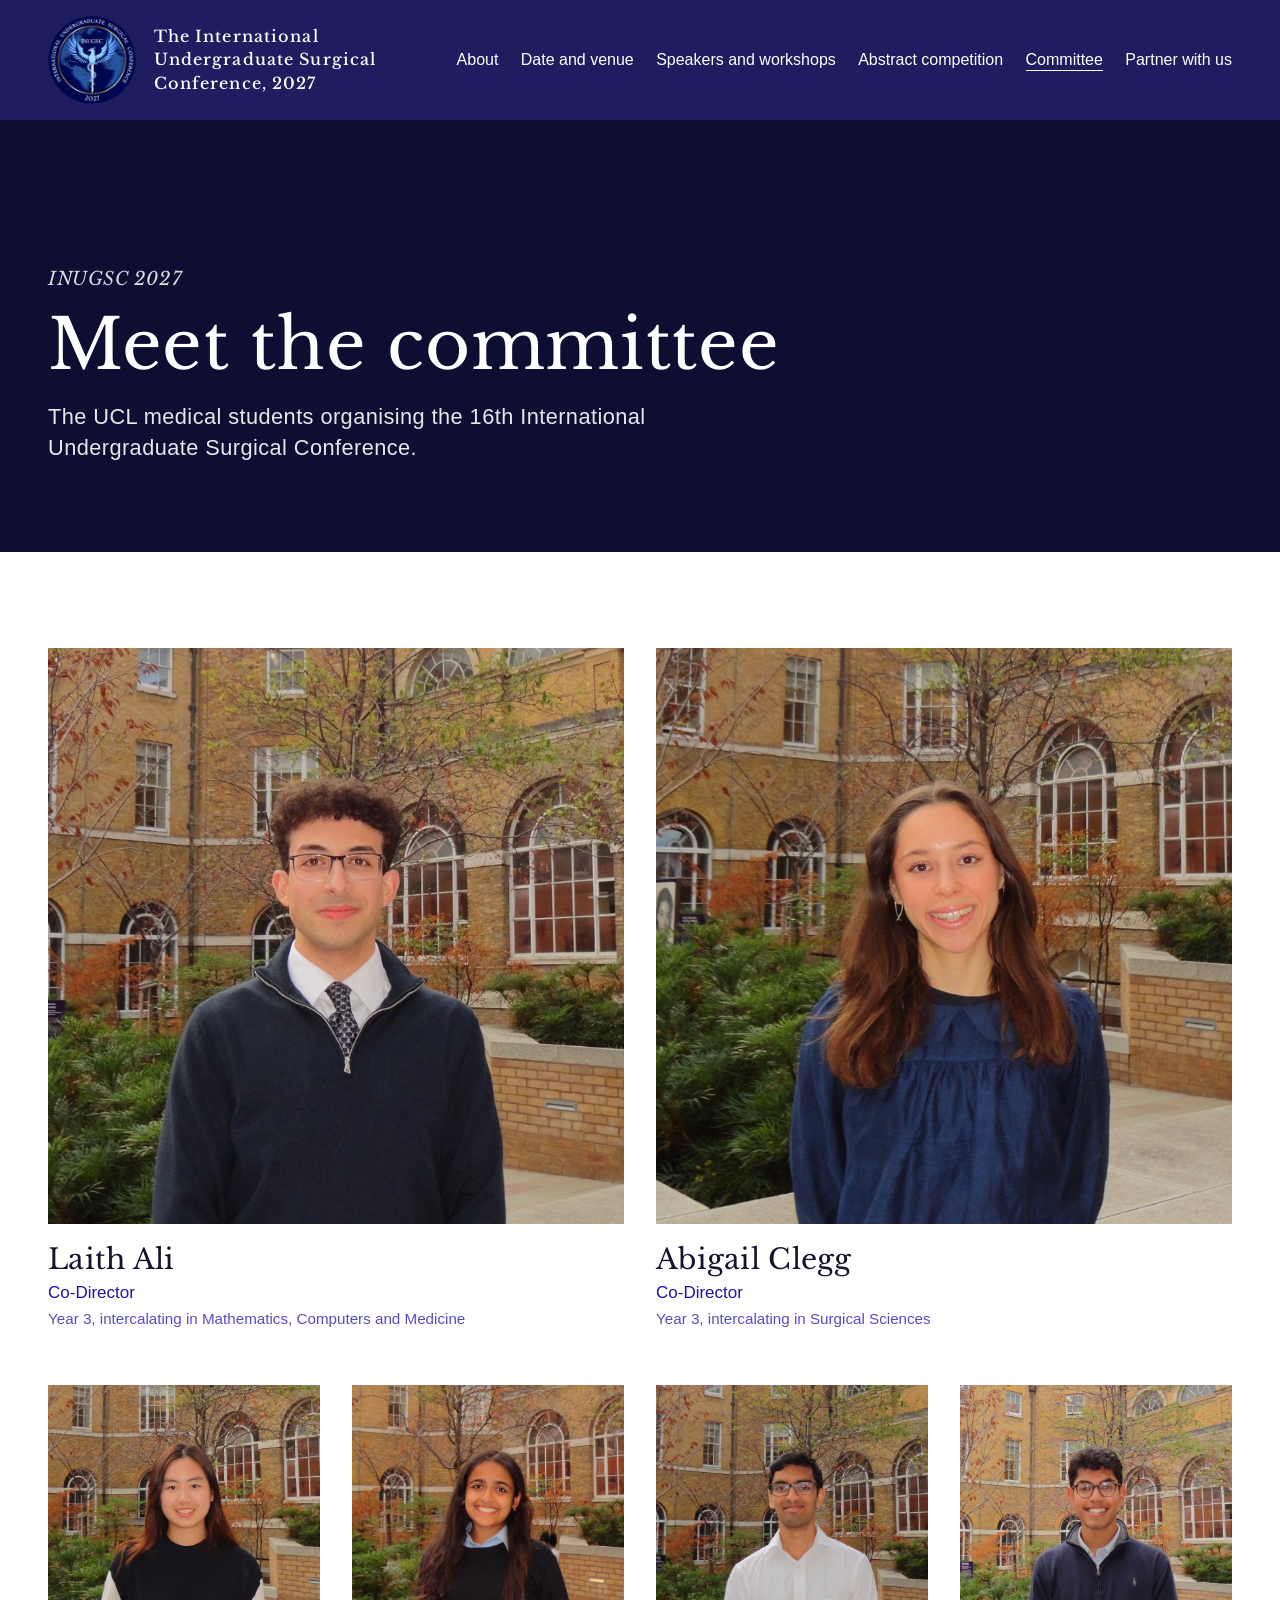
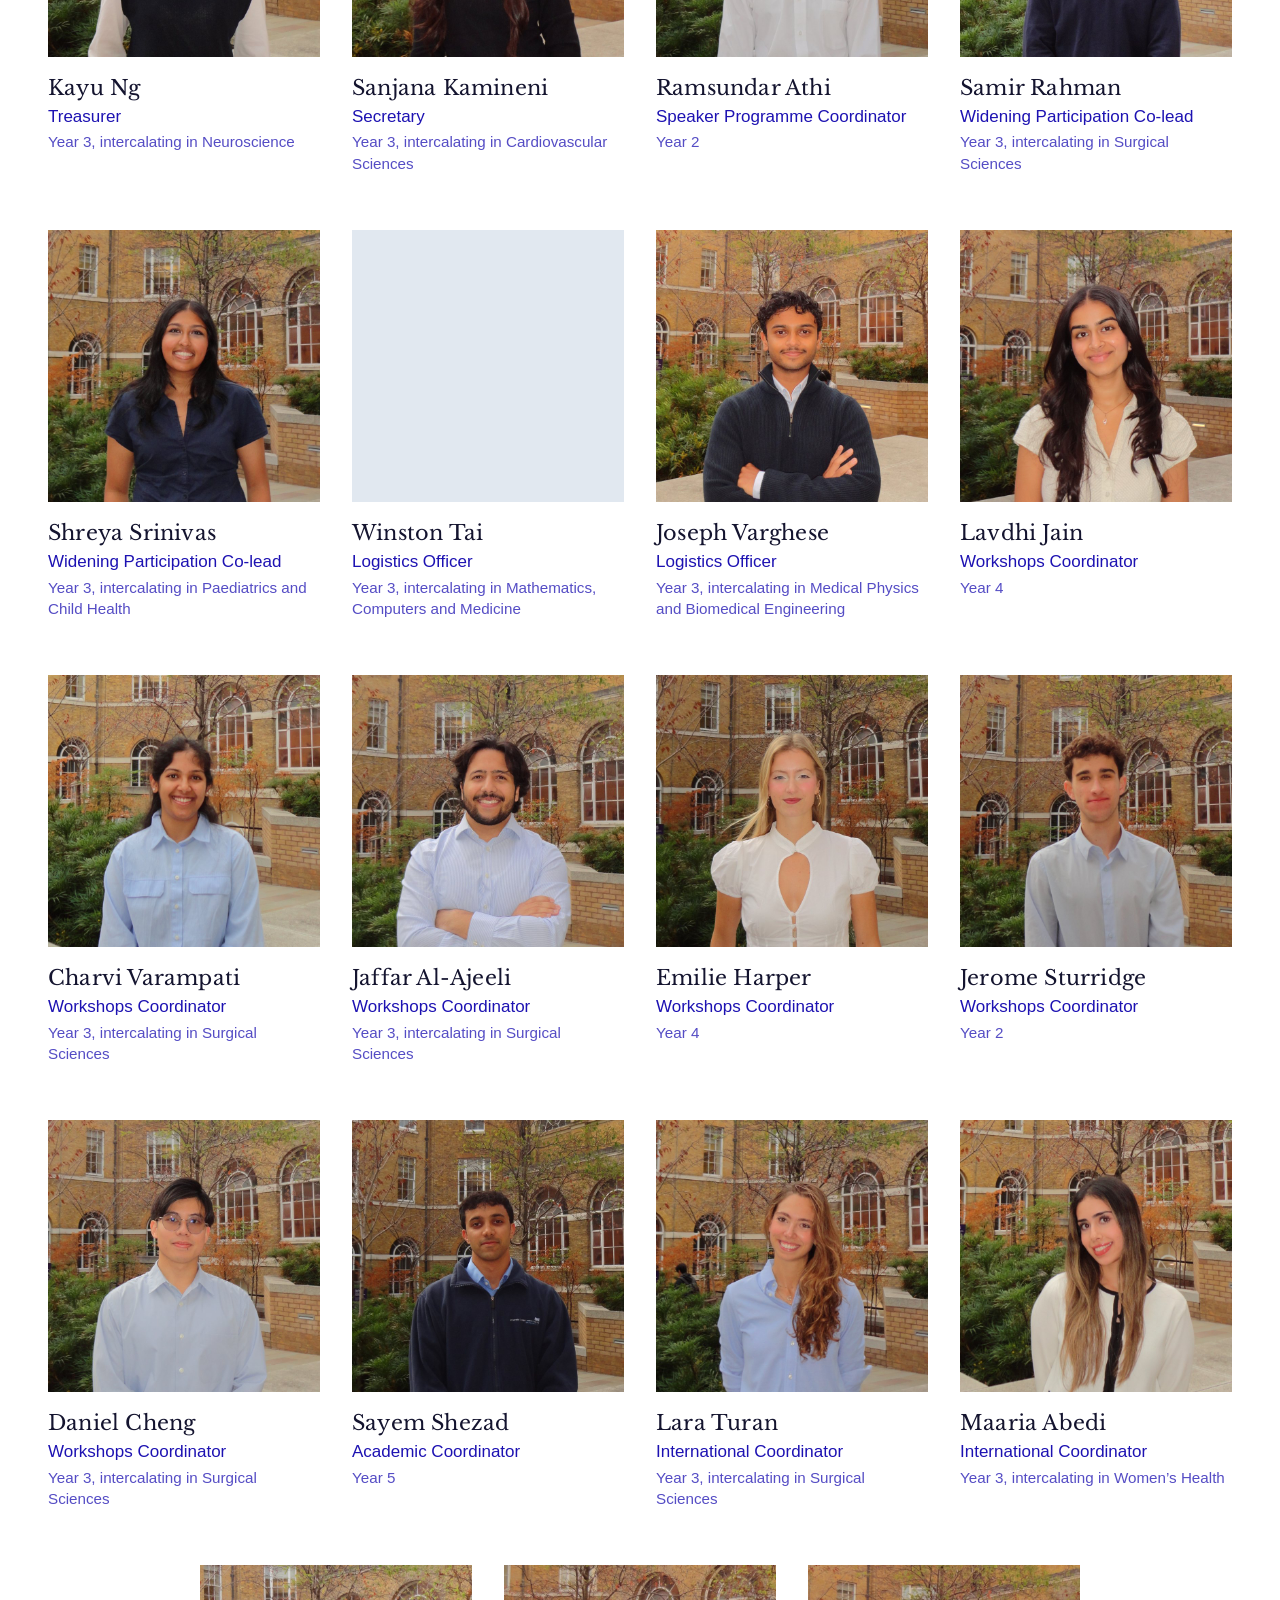
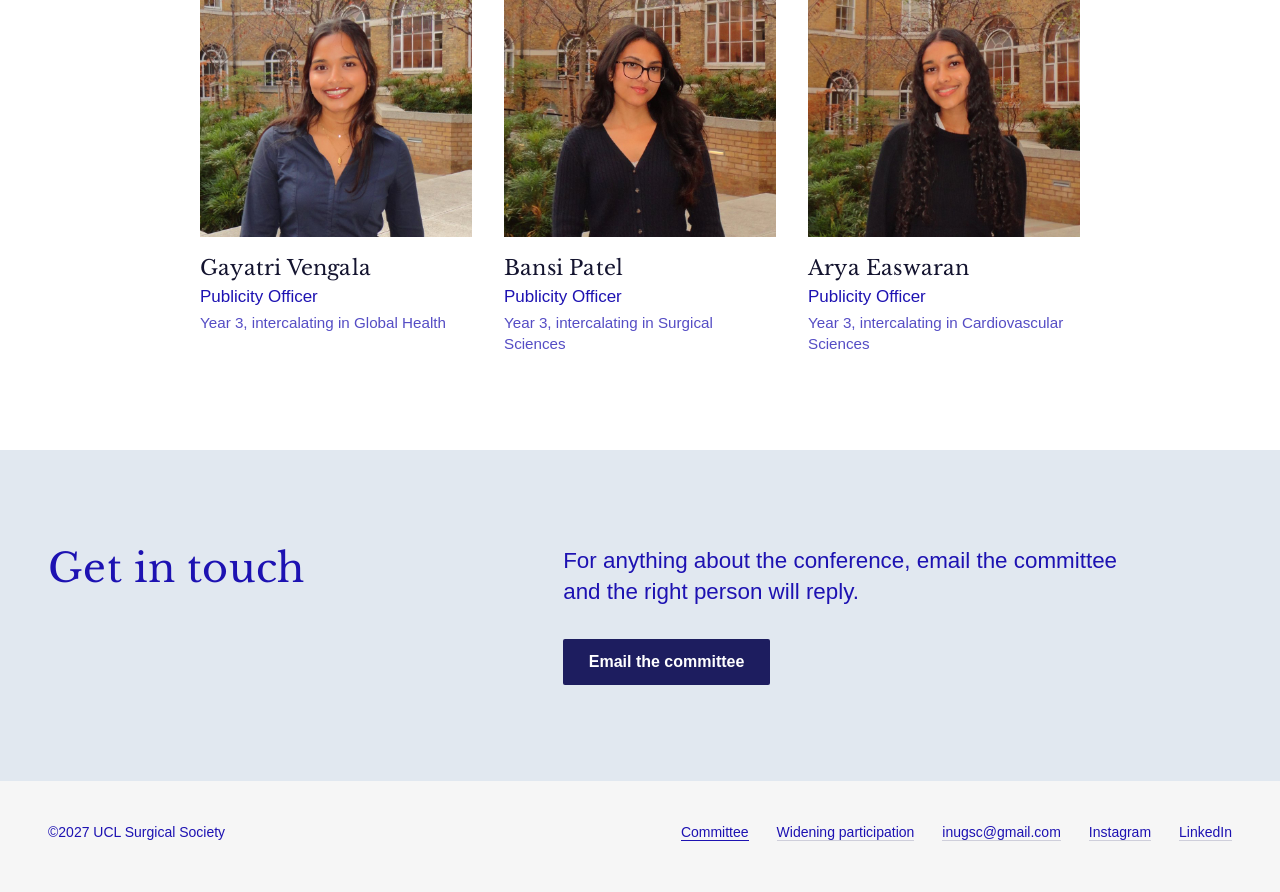
==== committee/index.html @ 1868471b "Fly-in: About slides up off a still stage; 2026 story photo: the workshop The fly-in section now sta" ====
<!DOCTYPE html>
<html lang="en-GB">
    <head>
        <meta charset="UTF-8" />
        <meta name="viewport" content="width=device-width, initial-scale=1.0" />
        <title>Committee | INUGSC 2027</title>
        <meta name="description" content="The UCL medical students organising the 16th International Undergraduate Surgical Conference, INUGSC 2027." />
        <meta name="theme-color" content="#1d1d5f" />
        <link rel="icon" href="/favicon.ico" />
        <meta property="og:type" content="website" />
        <meta property="og:url" content="https://inugsc.org/committee/" />
        <meta property="og:title" content="Committee | INUGSC 2027" />
        <meta property="og:description" content="The UCL medical students organising the 16th International Undergraduate Surgical Conference." />
        <meta property="og:image" content="https://inugsc.org/img/og_inugsc_2027.jpg" />
        <meta name="twitter:card" content="summary_large_image" />
        <link rel="preload" href="/font/LibreBaskerville-latin-400-normal.woff2" as="font" type="font/woff2" crossorigin />
        <link rel="stylesheet" href="/site.css?v=e519daa8" />
    </head>
    <body>
        <a class="skip_link" href="#main">Skip to content</a>

        <header class="site_header">
            <a class="site_brand" href="/" aria-label="INUGSC 2027, home">
                <img class="site_seal" src="/img/INUGSC_2027_logo.png" alt="" width="400" height="400" />
                <span class="site_lockup" aria-hidden="true">The International<br />Undergraduate Surgical<br />Conference, 2027</span>
            </a>
            <button class="site_menu_button" type="button" aria-expanded="false" aria-controls="site_nav">
                <span class="visually_hidden">Menu</span>
                <span class="menu_lines" aria-hidden="true"></span>
            </button>
            <nav class="site_nav" id="site_nav" aria-label="Main">
                <ul>
                    <li><a href="/#about">About</a></li>
                    <li><a href="/#venue">Date and venue</a></li>
                    <li><a href="/#speakers">Speakers and workshops</a></li>
                    <li><a href="/#abstract_competition">Abstract competition</a></li>
                    <li><a href="/committee/" aria-current="page">Committee</a></li>
                    <li><a href="/#partner">Partner with us</a></li>
                </ul>
            </nav>
        </header>

        <main id="main">
            <section class="first_view first_view_page first_view_plain" aria-labelledby="page_title">
                <div class="first_view_content">
                    <p class="first_view_eyebrow">INUGSC 2027</p>
                    <h1 class="first_view_title" id="page_title">Meet the committee</h1>
                    <p class="first_view_lead">The UCL medical students organising the 16th International Undergraduate Surgical Conference.</p>
                </div>
            </section>

            <section class="committee band_white" aria-label="Committee members">
                <ul class="committee_grid" id="committee_grid"></ul>
            </section>

            <section class="text_band band_light" aria-labelledby="contact_heading">
                <div class="text_band_head reveal">
                    <h2 class="panel_heading" id="contact_heading">Get in touch</h2>
                </div>
                <div class="text_band_body reveal">
                    <p class="panel_sub">For anything about the conference, email the committee and the right person will reply.</p>
                    <p class="panel_link"><a class="button button_on_light" href="mailto:inugsc@gmail.com?subject=INUGSC%202027">Email the committee</a></p>
                </div>
            </section>
        </main>

        <footer class="site_footer">
            <p>©2027 UCL Surgical Society</p>
            <ul>
                <li><a href="/committee/" aria-current="page">Committee</a></li>
                <li><a href="/wp/">Widening participation</a></li>
                <li><a href="mailto:inugsc@gmail.com">inugsc@gmail.com</a></li>
                <li><a href="https://www.instagram.com/inugsc.ucl/">Instagram</a></li>
                <li><a href="https://www.linkedin.com/company/ucl-surg-soc/">LinkedIn</a></li>
            </ul>
        </footer>

        <script src="/site.js?v=c579b6b4"></script>
        <script src="/generate_committee.js?v=2cd145aa"></script>
        <script src="https://flackr.github.io/scroll-timeline/dist/scroll-timeline.js"></script>
    </body>
</html>
---- site.css ----
/* INUGSC site styles, used by every page. Every value here comes from DESIGN.md;
   add new values there first. */

/* ---------- Type ---------- */

@font-face {
    font-family: "Assistant";
    src: url(/font/Assistant.ttf) format("truetype");
    font-weight: 200 800;
    font-display: swap;
}

/* Libre Baskerville: the typeface of the INUGSC lockup (SIL Open Font Licence, see font/) */
@font-face {
    font-family: "Libre Baskerville";
    src: url(/font/LibreBaskerville-latin-400-normal.woff2) format("woff2");
    font-weight: 400;
    font-style: normal;
    font-display: swap;
}

@font-face {
    font-family: "Libre Baskerville";
    src: url(/font/LibreBaskerville-latin-500-normal.woff2) format("woff2");
    font-weight: 500;
    font-style: normal;
    font-display: swap;
}

@font-face {
    font-family: "Libre Baskerville";
    src: url(/font/LibreBaskerville-latin-400-italic.woff2) format("woff2");
    font-weight: 400;
    font-style: italic;
    font-display: swap;
}

/* ---------- Tokens ---------- */

:root {
    --navy: #1d1d5f;
    --deep-navy: #0e0e33;
    --blue-text: #1d12b2;
    --accent: #8fd0f5;
    --page: #f6f6f6;
    --band: #e1e8f0;
    --white: #ffffff;
    --ink: #14142f;
    --on-dark-muted: rgba(255, 255, 255, 0.72);
    --scrim: rgba(10, 12, 48, 0.62);
    --hairline-light: rgba(29, 29, 95, 0.18);
    --hairline-dark: rgba(255, 255, 255, 0.24);
    --map-base: #d3d8e8;

    --display: "Libre Baskerville", Georgia, serif;
    --text: "Assistant", "Helvetica Neue", Arial, sans-serif;

    --gutter: 4rem;
    --section: 6rem;
    --measure-panel: 32rem;
    --measure-centred: 44rem;

    --header-full: 7.5rem;
    --header-compact: 3.75rem;
    --seal-full: 5.5rem;
    --seal-compact: 2.75rem;

    color-scheme: light;
}

/* ---------- Base ---------- */

*,
*::before,
*::after {
    box-sizing: border-box;
}

html {
    scroll-behavior: smooth;
    -webkit-text-size-adjust: 100%;
}

body {
    margin: 0;
    background: var(--page);
    color: var(--ink);
    font-family: var(--text);
    font-size: 1.0625rem;
    font-weight: 300;
    line-height: 1.6;
    -webkit-font-smoothing: antialiased;
    -moz-osx-font-smoothing: grayscale;
    text-rendering: optimizeLegibility;
}

img,
svg,
iframe {
    display: block;
    max-width: 100%;
}

h1,
h2,
h3 {
    font-family: var(--display);
    font-weight: 400;
    letter-spacing: 0.01em;
    margin: 0;
}

p {
    margin: 0 0 1rem;
}

p:last-child {
    margin-bottom: 0;
}

b,
strong {
    font-weight: 500;
}

a {
    color: inherit;
}

[hidden] {
    display: none !important;
}

:focus-visible {
    outline: 2px solid currentColor;
    outline-offset: 3px;
}

[id] {
    scroll-margin-top: var(--header-compact);
}

.visually_hidden {
    position: absolute;
    width: 1px;
    height: 1px;
    overflow: hidden;
    clip-path: inset(50%);
    white-space: nowrap;
}

.skip_link {
    position: fixed;
    left: 1rem;
    top: -4rem;
    z-index: 200;
    padding: 0.75rem 1rem;
    background: var(--white);
    color: var(--ink);
    font-weight: 600;
    border-radius: 2px;
}

.skip_link:focus {
    top: 1rem;
}

/* ---------- Surfaces: neighbouring bands never share a colour ---------- */

.band_deep {
    background: var(--deep-navy);
    color: var(--white);
}

.band_navy {
    background: var(--navy);
    color: var(--white);
}

.band_light {
    background: var(--band);
    color: var(--blue-text);
}

.band_white {
    background: var(--white);
    color: var(--blue-text);
}

/* ---------- Actions: one solid button per view, everything else is a text link ---------- */

.button {
    display: inline-block;
    padding: 0.95rem 1.6rem;
    border-radius: 2px;
    font-family: var(--text);
    font-size: 1rem;
    font-weight: 600;
    line-height: 1;
    text-decoration: none;
    transition: background-color 0.2s ease;
}

.button_on_dark {
    background: var(--white);
    color: var(--ink);
}

.button_on_dark:hover {
    background: var(--band);
}

.button_on_light {
    background: var(--navy);
    color: var(--white);
}

.button_on_light:hover {
    background: var(--deep-navy);
}

.text_link {
    font-weight: 500;
    text-decoration: none;
    border-bottom: 1px solid currentColor;
    padding-bottom: 2px;
    transition: opacity 0.2s ease;
}

.text_link:hover {
    opacity: 0.7;
}

/* ---------- Header: full size at the top, condensing as you scroll ---------- */

.site_header {
    position: fixed;
    inset: 0 0 auto 0;
    z-index: 100;
    display: flex;
    align-items: center;
    gap: 2rem;
    height: var(--header-full);
    padding: 0 var(--gutter);           /* the seal and the last link sit on the page's gutter lines */
    background: var(--navy);
    color: var(--white);
}

.site_brand {
    display: flex;
    align-items: center;
    gap: 1.1rem;
    flex-shrink: 0;
    color: inherit;
    text-decoration: none;
}

.site_seal {
    width: var(--seal-full);
    height: var(--seal-full);
    clip-path: circle();
}

.site_lockup {
    font-family: var(--display);
    font-size: 1rem;
    font-weight: 500;
    letter-spacing: 0.07em;
    line-height: 1.45;
    white-space: nowrap;
}

.site_nav {
    margin-left: auto;
}

.site_nav ul {
    display: flex;
    gap: 2rem;
    margin: 0;
    padding: 0;
    list-style: none;
}

.site_nav a {
    font-size: 1.0625rem;
    font-weight: 400;
    text-decoration: none;
    white-space: nowrap;
    transition: opacity 0.2s ease;
}

.site_nav a:hover {
    opacity: 0.7;
}

.site_menu_button {
    display: none;
}

main {
    padding-top: var(--header-full);
}

/* Only where scroll timelines exist: elsewhere the header simply stays full size */
@supports (animation-timeline: scroll()) {
    .site_header,
    .site_seal,
    .site_lockup {
        animation-timing-function: linear;
        animation-fill-mode: both;
        animation-timeline: scroll(root block);
        animation-range: 0 12rem;
    }

    .site_header {
        animation-name: header-condense;
    }

    .site_seal {
        animation-name: seal-condense;
    }

    .site_lockup {
        animation-name: lockup-condense;
    }
}

@keyframes header-condense {
    to {
        height: var(--header-compact);
    }
}

@keyframes seal-condense {
    to {
        width: var(--seal-compact);
        height: var(--seal-compact);
    }
}

@keyframes lockup-condense {
    to {
        font-size: 0.74rem;
    }
}

/* ---------- First view ---------- */

.first_view {
    position: relative;
    display: flex;
    align-items: flex-end;
    height: calc(100svh - var(--header-full));
    min-height: 34rem;
    overflow: hidden;
    background: var(--deep-navy);
    color: var(--white);
    view-timeline-name: --first-view;
}

.first_view_media {
    position: absolute;
    inset: 0;
}

.first_view_media img {
    width: 100%;
    height: 100%;
    object-fit: cover;
    object-position: center 40%;
}

/* Only where view timelines exist: the end state of these is off screen or invisible */
@supports (animation-timeline: view()) {
    .first_view_media img {
        animation: first-view-drift linear both;
        animation-timeline: --first-view;
        animation-range: exit 0% exit 100%;
    }

    .first_view_content {
        animation: first-view-lift linear both;
        animation-timeline: --first-view;
        animation-range: exit 0% exit 70%;
    }
}

.first_view_media::after {
    content: "";
    position: absolute;
    inset: 0;
    background: var(--scrim);
}

.first_view_content {
    position: relative;
    max-width: 78rem;
    padding: 0 var(--gutter) 5.5rem;
}

.first_view_eyebrow {
    margin: 0 0 1rem;
    font-family: var(--display);
    font-size: 1.15rem;
    font-style: italic;
    letter-spacing: 0.03em;
    color: rgba(255, 255, 255, 0.85);
}

.first_view_date {
    font-size: clamp(2.8rem, 5.4vw, 5.6rem);
    line-height: 1.05;
}

/* On the home page the heading holds the conference's name (as the eyebrow) and the date */
.first_view_title {
    font-weight: inherit;
}

.first_view_title > span {
    display: block;
}

.first_view_venue {
    max-width: 40rem;
}

.first_view_venue,
.first_view_lead {
    margin: 1.2rem 0 2.4rem;
    font-size: clamp(1.1rem, 1.7vw, 1.45rem);
    letter-spacing: 0.02em;
    color: rgba(255, 255, 255, 0.9);
}

/* Inner pages open with a shorter version of the first view */
.first_view_page {
    height: clamp(26rem, 62svh, 40rem);
    min-height: 0;
}

.first_view_title {
    font-size: clamp(2.4rem, 5.4vw, 4.8rem);
    line-height: 1.05;
}

.first_view_lead {
    max-width: 40rem;
    margin-bottom: 0;
    line-height: 1.45;
}

.first_view_actions {
    display: flex;
    flex-wrap: wrap;
    align-items: center;
    gap: 1rem 2rem;
}

/* ---------- The venue: a fly-in from space to UCL East (home page; see flyin.js) ---------- */

/* The media is Google Earth Studio footage. Google's attribution is part of every frame and
   must stay on screen, so the posters crop towards it and flyin.js never draws it away.
   Without the fly-in (no script, reduced motion, Save-Data, no AVIF) the section is one
   screen showing the flight's last frame. */
.flyin {
    position: relative;
    height: calc(100svh - var(--header-compact));
    min-height: 30rem;
    overflow: hidden;
    background: #000;
    color: var(--white);
}

.flyin_stage {
    position: relative;
    display: flex;
    width: 100%;
    height: 100%;
}

.flyin_media {
    position: absolute;
    inset: 0;
    background: #000;
}

.flyin_media picture {
    display: contents;
}

.flyin_media img {
    width: 100%;
    height: 100%;
    object-fit: cover;
    object-position: 80% 85%;           /* flyin.js aligns its frames the same way */
}

/* From 4:3 the frame can sit further right, clear of the text, and still show the attribution */
@media (min-aspect-ratio: 4/3) {
    .flyin_media img {
        object-position: 55% 85%;
    }
}

/* A shade behind the text, in the scrim's colour over the still of UCL East. Once the flight
   is drawn it is a softer black that fades with the text (flyin.js sets --flyin-shown). It
   stops short of the attribution in the bottom right. */
.flyin_media::after {
    content: "";
    position: absolute;
    inset: 0;
    background: linear-gradient(90deg, rgba(10, 12, 48, 0.86), rgba(10, 12, 48, 0.62) 30%, rgba(10, 12, 48, 0) 62%);
}

.flyin_drawn .flyin_media::after {
    background: linear-gradient(90deg, rgba(0, 0, 0, 0.62), rgba(0, 0, 0, 0) min(36rem, 52%));
    opacity: var(--flyin-shown, 1);
}

/* On wide screens the text is a column at the left, beside the globe */
.flyin_content {
    position: relative;
    align-self: center;
    width: calc(var(--gutter) + 24vw);
    min-width: calc(var(--gutter) + 17rem);
    padding: 0 0 0 var(--gutter);
}

.flyin_heading {
    font-size: clamp(2.6rem, 4.4vw, 4.6rem);
    line-height: 1.05;
}

/* On tall screens the text sits at the top, above the globe */
@media (max-aspect-ratio: 9/10) {
    .flyin_media img {
        object-position: 50% 75%;
    }

    .flyin_media::after {
        background: linear-gradient(180deg, rgba(10, 12, 48, 0.86), rgba(10, 12, 48, 0.6) 26%, rgba(10, 12, 48, 0) 50%);
    }

    .flyin_drawn .flyin_media::after {
        background: linear-gradient(180deg, rgba(0, 0, 0, 0.7), rgba(0, 0, 0, 0) 46%);
    }

    .flyin_content {
        align-self: flex-start;
        width: 100%;
        min-width: 0;
        padding: 1.5rem var(--gutter);
    }

    .flyin_heading {
        font-size: clamp(2.2rem, 9vw, 3.4rem);
    }
}

.flyin_canvas {
    position: absolute;
    inset: 0;
    display: block;
    width: 100%;
    height: 100%;
    visibility: hidden;
}

.flyin_labels {
    display: none;
}

/* With the fly-in, the stage is pinned under the condensed header from the moment it comes
   into view, and the page moves past it: About slides up off it, the camera comes down over
   170svh of scrolling, and Date and venue slides up over it. The section starts a screen
   early, under About, so the stage never moves, and neither do Google's attribution or the
   heading, which therefore never cross each other. */
.flyin_on .flyin {
    height: calc(3 * (100svh - var(--header-compact)) + 170svh);
    min-height: 0;
    margin-top: calc(var(--header-compact) - 100svh);
    overflow: clip;
}

/* Every other section passes over the pinned stage */
.flyin_on main > section:not(.flyin) {
    position: relative;
    z-index: 1;
}

.flyin_on .flyin + section {
    margin-top: calc(var(--header-compact) - 100svh);
}

.flyin_on .flyin_stage {
    position: sticky;
    top: var(--header-compact);
    height: calc(100svh - var(--header-compact));
    min-height: 30rem;
    overflow: hidden;
}

.flyin_on .flyin_content {
    will-change: opacity, transform;
}

.flyin_drawn .flyin_canvas {
    visibility: visible;
}

.flyin_drawn .flyin_poster {
    visibility: hidden;                 /* the canvas has taken over */
}

.flyin_on .flyin_labels {
    display: block;
    position: absolute;
    inset: 0;
    pointer-events: none;
}

.flyin_label {
    position: absolute;
    top: 0;
    left: 0;
    display: flex;
    flex-direction: column;
    align-items: center;
    margin: 0;
    opacity: 0;
    white-space: nowrap;
    color: var(--white);
    text-shadow: 0 0 2px rgba(0, 0, 0, 0.55), 0 1px 14px rgba(0, 0, 0, 0.6);
    translate: -50% calc(-100% - 0.5rem);
}

/* A label near the right edge reads leftwards from its line */
.flyin_label_end {
    align-items: flex-end;
    text-align: right;
    translate: calc(-100% + 0.5px) calc(-100% - 0.5rem);
}

/* A hairline from the name down to the roof it names */
.flyin_label::after {
    content: "";
    width: 1px;
    height: 2.75rem;
    margin-top: 0.6rem;
    background: rgba(255, 255, 255, 0.8);
    box-shadow: 0 0 6px rgba(0, 0, 0, 0.45);
}

.flyin_label_name {
    font-family: var(--display);
    font-size: 1.25rem;
}

.flyin_label_use {
    margin-top: 0.3rem;
    font-size: 1rem;
    color: rgba(255, 255, 255, 0.9);
}

@keyframes first-view-drift {
    from {
        transform: translateY(0) scale(1.06);
    }

    to {
        transform: translateY(12vh) scale(1.12);
    }
}

@keyframes first-view-lift {
    from {
        opacity: 1;
        transform: none;
    }

    to {
        opacity: 0;
        transform: translateY(-4rem);
    }
}

/* ---------- Split sections: a text panel beside a photo that drifts as you scroll ---------- */

.split {
    display: flex;
    min-height: 36rem;
}

.split_panel {
    flex: 0 0 44%;
    display: flex;
    align-items: center;
    padding: var(--section) var(--gutter);
}

.split_text {
    max-width: var(--measure-panel);
}

.split_text_right .split_panel {
    order: 2;
}

.split_photo {
    position: relative;
    flex: 1;
    overflow: hidden;
    background: var(--deep-navy);
    view-timeline-name: --photo;
}

.split_photo img {
    position: absolute;
    top: -10vh;
    left: 0;
    width: 100%;
    height: calc(100% + 20vh);
    object-fit: cover;
    animation: photo-drift linear both;
    animation-timeline: --photo;
}

@keyframes photo-drift {
    from {
        transform: translateY(-10vh);
    }

    to {
        transform: translateY(10vh);
    }
}

.panel_heading {
    margin: 0 0 1rem;
    font-size: clamp(2rem, 3.1vw, 2.75rem);
    line-height: 1.15;
}

.panel_sub {
    margin-bottom: 1.6rem;
    font-size: 1.4rem;
    line-height: 1.35;
}

.panel_sub.accent {
    font-family: var(--display);
    font-style: italic;
    font-size: 1.5rem;
    color: var(--accent);
}

.panel_link {
    margin-top: 2rem;
}

/* ---------- Date and venue ---------- */

#venue .split_panel {
    padding-top: 5rem;
    padding-bottom: 5rem;
}

.split_map {
    flex: 1;
    display: flex;
    background: var(--map-base);
}

.split_map iframe {
    flex: 1;
    width: 100%;
    min-height: 30rem;
    border: 0;
}

.details_list {
    display: grid;
    grid-template-columns: max-content 1fr;
    gap: 1rem 2.2rem;
    margin: 1.8rem 0 0;
}

.details_list dt {
    font-weight: 600;
}

.details_list dd {
    margin: 0;
    line-height: 1.5;
}

.details_list a {
    text-decoration: none;
    border-bottom: 1px solid currentColor;
}

/* ---------- Numbers ---------- */

/* figures sit on the left of their columns, starting on the gutter line like the rest of the page */
.numbers {
    padding: 5.5rem var(--gutter);
}

.numbers_heading {
    margin: 0 0 3rem;
    font-size: clamp(2rem, 3.1vw, 2.75rem);
    line-height: 1.15;
}

.numbers_list {
    display: grid;
    grid-auto-flow: column;
    grid-auto-columns: minmax(0, 1fr);
    margin: 0;
    padding: 0;
    list-style: none;
}

.numbers_list > li {
    display: flex;
    flex-direction: column;
    padding: 0.4rem 2.5rem 0.6rem;
    border-left: 1px solid var(--hairline-dark);
}

.numbers_list > li:first-child {
    padding-left: 0;
    border-left: 0;
}

.numbers_figure {
    font-family: var(--display);
    font-size: clamp(2.8rem, 6vw, 4.5rem);
    line-height: 1;
    letter-spacing: 0.01em;
}

.numbers_label {
    max-width: 16rem;
    margin-top: 1.1rem;
    color: var(--on-dark-muted);
    line-height: 1.45;
}

.numbers_source {
    max-width: var(--measure-centred);
    margin-top: 3rem;
    font-size: 0.875rem;
    color: var(--on-dark-muted);
}

.numbers_source a {
    text-decoration: none;
    border-bottom: 1px solid currentColor;
}

/* ---------- Text band: a heading column beside a reading column ---------- */

.text_band {
    display: grid;
    grid-template-columns: 44% minmax(0, 1fr);
    padding: var(--section) 0;
}

.text_band_head {
    padding: 0 var(--gutter);
}

.text_band_head .panel_sub {
    max-width: var(--measure-panel);
    margin-bottom: 0;
}

/* the reading column starts on the same line as the photos in split sections */
.text_band_body {
    max-width: calc(36rem + var(--gutter));
    padding-right: var(--gutter);
}

.text_band_body .details_list {
    margin-top: 2rem;
}

.text_band_body > :first-child {
    margin-top: 0;
}

/* ---------- Year seals ---------- */

.seals {
    padding: 3.5rem var(--gutter);
}

.seal_row {
    display: flex;
    justify-content: center;
    gap: clamp(1rem, 3.2vw, 3.25rem);
    margin: 0;
    padding: 0;
    list-style: none;
}

.seal_row img {
    width: clamp(3.4rem, 10vw, 8.5rem);
    height: auto;
    aspect-ratio: 1;
    clip-path: circle();
}

/* ---------- Delegates ---------- */

.delegates {
    padding: var(--section) var(--gutter) 5rem;
    text-align: center;
}

.delegates_text {
    max-width: var(--measure-centred);
    margin: 0 auto;
}

.band_heading {
    margin: 0 0 1rem;
    font-size: clamp(2rem, 3.3vw, 2.9rem);
    line-height: 1.15;
}

.delegates_map {
    position: relative;
    max-width: 1100px;
    margin: 2rem auto 0;
    view-timeline-name: --dotmap;
}

svg.dotmap {
    width: 100%;
    height: auto;
}

/* every dot on the map is the same size, lit or not */
svg.dotmap path {
    fill: none;
    stroke-linecap: round;
    stroke-width: 4.4;
}

path.dotmap_base {
    stroke: var(--map-base);
}

path.dotmap_hl {
    stroke: var(--blue-text);
    transition: stroke 0.2s ease;
}

g.dotmap_country {
    animation: dotmap-light linear both;
    animation-timeline: --dotmap;
}

/* Hovering (or tapping) near a lit country names it; site.js finds the nearest one. */
g.dotmap_country.is_active path.dotmap_hl {
    stroke: var(--navy);
}

.map_label {
    position: absolute;
    left: 0;
    top: 0;
    z-index: 2;
    margin: 0;
    padding: 0.45rem 0.75rem;
    border-radius: 2px;
    background: var(--navy);
    color: var(--white);
    font-size: 0.875rem;
    font-weight: 600;
    line-height: 1.2;
    white-space: nowrap;
    pointer-events: none;
    opacity: 0;
    transform: translate(-50%, calc(-100% - 0.35rem));
    transition: opacity 0.15s ease;
}

.map_label.is_visible {
    opacity: 1;
}

@keyframes dotmap-light {
    from {
        opacity: 0;
    }

    to {
        opacity: 1;
    }
}

/* ---------- University belt: two rows of names under the map, drifting slowly in opposite directions ---------- */

/* the belt runs edge to edge, past the band's side padding */
.belt {
    margin: 4.5rem calc(-1 * var(--gutter)) 0;
    overflow: hidden;
}

.belt_intro {
    margin: 0 0 1.75rem;
    font-family: var(--display);
    font-size: 1.15rem;
    font-style: italic;
}

.belt_row {
    display: flex;
    width: max-content;
    margin: 0;
    padding: 0;
    list-style: none;
    /* each row holds its names twice, so moving it by half its width loops without a seam */
    animation: belt-drift 120s linear infinite;
}

/* pointing at the belt holds it still, so a name can be read */
.belt:hover .belt_row {
    animation-play-state: paused;
}

.belt_row + .belt_row {
    margin-top: 1.1rem;
}

.belt_row li {
    padding: 0.2rem 2.25rem;
    border-left: 1px solid var(--hairline-light);
    font-family: var(--display);
    font-size: clamp(1.15rem, 1.9vw, 1.6rem);
    line-height: 1.3;
    white-space: nowrap;
}

.belt_row_reverse {
    animation-direction: reverse;
    animation-duration: 135s;
}

@keyframes belt-drift {
    from {
        transform: translateX(0);
    }

    to {
        transform: translateX(-50%);
    }
}

/* ---------- Testimonials: real answers from the feedback form, each under the question it answers ---------- */

/* on desktop the heading stays in view while the answers rise past it */
.voices .text_band_head {
    position: sticky;
    top: calc(var(--header-compact) + 3rem);
    align-self: start;
}

.quote {
    margin: 0;
}

.quote + .quote {
    margin-top: 3rem;
    padding-top: 3rem;
    border-top: 1px solid var(--hairline-light);
}

.quote_prompt {
    margin: 0 0 1rem;
    font-size: clamp(1.1rem, 1.7vw, 1.45rem);
    line-height: 1.45;
    letter-spacing: 0.02em;
}

.quote blockquote {
    margin: 0;
    font-family: var(--display);
    font-size: clamp(1.5rem, 2.6vw, 2rem);
    font-style: italic;
    line-height: 1.35;
    quotes: "\201C" "\201D";
}

/* the opening mark hangs outside the column, so the words line up with the question above */
.quote blockquote p {
    text-indent: -0.44em;
}

.quote blockquote p::before {
    content: open-quote;
}

.quote blockquote p::after {
    content: close-quote;
}

.quote figcaption {
    margin-top: 1.25rem;
    font-weight: 600;
    line-height: 1.4;
}

/* ---------- Speakers and workshops, coming soon ---------- */

.coming_soon {
    padding: 18vh var(--gutter) 20vh;
    text-align: center;
}

.coming_soon_pair {
    display: grid;
    grid-template-columns: 1fr 1fr;
    max-width: 72rem;
    margin: 0 auto;
}

.coming_soon_item {
    padding: 0.5rem 2rem;
}

.coming_soon_item + .coming_soon_item {
    border-left: 1px solid var(--hairline-dark);
}

.coming_soon_item h2 {
    font-size: clamp(2.4rem, 5.4vw, 4.8rem);
    line-height: 1.05;
}

.coming_soon_item p {
    margin-top: 1.1rem;
    font-size: clamp(1.1rem, 1.8vw, 1.4rem);
    color: var(--on-dark-muted);
}

.coming_soon_line {
    margin: 12vh 0 0;
    font-family: var(--display);
    font-size: clamp(2rem, 4.8vw, 3.8rem);
    font-style: italic;
    color: var(--accent);
}

/* "Coming soon." letters rise in one after another (site.js splits the line into letters) */
.coming_soon_line.letters_ready .coming_soon_char {
    display: inline-block;
    opacity: 0;
    transform: translateY(0.45em);
    filter: blur(8px);
    transition: opacity 0.9s cubic-bezier(0.2, 0.7, 0.2, 1),
                transform 0.9s cubic-bezier(0.2, 0.7, 0.2, 1),
                filter 0.9s cubic-bezier(0.2, 0.7, 0.2, 1);
    transition-delay: calc(var(--i) * 60ms);
}

.coming_soon_line.letters_in .coming_soon_char {
    opacity: 1;
    transform: none;
    filter: none;
}

/* ---------- Previous sponsors ---------- */

.sponsors {
    padding: 5.5rem var(--gutter) 6.5rem;
    color: var(--ink);
    text-align: center;
}

.sponsor_grid {
    display: flex;
    flex-wrap: wrap;
    justify-content: center;
    gap: 3rem 0;
    max-width: 72rem;
    margin: 3.5rem auto 0;
    padding: 0;
    list-style: none;
}

.sponsor_grid li {
    display: flex;
    align-items: center;
    justify-content: center;
    flex: 0 0 calc(100% / 6);
    height: 4.5rem;
    padding: 0 1.25rem;
}

/* Logos are trimmed to their edges, then sized so each covers about the same area:
   a long wordmark comes out wide and low, a square mark small and tall. site.js sets --aspect
   (width / height) once each logo loads. Browsers without sqrt() keep the plain max-height rule. */
.sponsor_grid img {
    --logo-size: 4rem;
    --logo-max-height: 3rem;
    width: auto;
    width: min(100%, calc(var(--logo-size) * sqrt(var(--aspect, 3))), calc(var(--logo-max-height) * var(--aspect, 3)));
    max-width: 100%;
    height: auto;
    max-height: var(--logo-max-height);
    object-fit: contain;
    filter: grayscale(1) contrast(1.05);
    opacity: 0.78;
}

.sponsor_grid img.smaller {
    --logo-size: 3.4rem;
}

/* ---------- Committee: square portraits on the page grid, in the order of people.txt ---------- */

/* an inner page that opens on navy alone, with no photograph behind the title */
.first_view_plain {
    height: clamp(20rem, 48svh, 30rem);
}

.committee {
    padding: var(--section) var(--gutter);
}

/* a wrapping row rather than a grid, so a last row that isn't full sits in the centre */
.committee_grid {
    --columns: 4;
    --column-gap: 2rem;
    display: flex;
    flex-wrap: wrap;
    justify-content: center;
    gap: 3.5rem var(--column-gap);
    margin: 0;
    padding: 0;
    list-style: none;
}

.person {
    width: calc((100% - (var(--columns) - 1) * var(--column-gap)) / var(--columns));
}

/* the directors take two columns each, so the first row is the two of them */
.person_lead {
    width: calc((100% - var(--column-gap)) / 2);
}

.person_photo {
    aspect-ratio: 1;
    background: var(--band);
}

.person_photo img {
    width: 100%;
    height: 100%;
    object-fit: cover;
}

.person_name {
    margin-top: 1.1rem;
    font-size: 1.3rem;
    line-height: 1.25;
    color: var(--ink);
}

.person_lead .person_name {
    font-size: clamp(1.5rem, 2.2vw, 2rem);
}

.person_role {
    margin: 0.35rem 0 0;
    font-weight: 500;
    line-height: 1.35;
}

.person_course {
    margin: 0.15rem 0 0;
    font-size: 0.95rem;
    line-height: 1.4;
    opacity: 0.75;
}

.site_nav a[aria-current="page"] {
    border-bottom: 1px solid currentColor;
    padding-bottom: 2px;
}

/* ---------- Footer ---------- */

.site_footer {
    display: flex;
    flex-wrap: wrap;
    align-items: baseline;
    justify-content: space-between;
    gap: 1rem 2rem;
    padding: 2.5rem var(--gutter) 3rem;
    background: var(--page);
    color: var(--blue-text);
    font-size: 0.875rem;
    font-weight: 400;
}

.site_footer p {
    margin: 0;
}

.site_footer ul {
    display: flex;
    flex-wrap: wrap;
    gap: 0.5rem 1.75rem;
    margin: 0;
    padding: 0;
    list-style: none;
}

.site_footer a {
    text-decoration: none;
    border-bottom: 1px solid var(--hairline-light);
    transition: border-color 0.2s ease;
}

.site_footer a:hover,
.site_footer a[aria-current="page"] {
    border-bottom-color: currentColor;
}

/* ---------- Reveal on scroll ---------- */

.reveal {
    animation: reveal linear both;
    animation-timeline: view();
    animation-range: entry 10% cover 40%;
}

@keyframes reveal {
    from {
        opacity: 0;
        transform: translateY(3rem);
    }

    to {
        opacity: 1;
        transform: none;
    }
}

/* ---------- Laptops: a narrower gutter, and the header kept on one line ---------- */

@media (min-width: 1001px) and (max-width: 1340px) {
    :root {
        --gutter: 3rem;
    }

    .site_header {
        gap: 1.5rem;
    }

    .site_nav ul {
        gap: 1.4rem;
    }

    .site_nav a {
        font-size: 1rem;
    }
}

@media (min-width: 1001px) and (max-width: 1180px) {
    :root {
        --gutter: 2.5rem;
    }

    .site_nav ul {
        gap: 0.8rem;
    }

    .site_nav a {
        font-size: 0.86rem;
    }

    .site_lockup {
        font-size: 0.86rem;
    }
}

/* ---------- Tablets and phones ---------- */

@media (max-width: 1000px) {
    :root {
        --gutter: 1.5rem;
        --section: 3.5rem;
        --header-full: 5rem;
        --header-compact: 3.5rem;
        --seal-full: 3.5rem;
        --seal-compact: 2.25rem;
    }

    /* the menu lines sit 0.6rem inside their button, so the button reaches past the gutter by that much */
    .site_header {
        gap: 1rem;
        padding: 0 calc(var(--gutter) - 0.6rem) 0 var(--gutter);
    }

    .site_brand {
        gap: 0.8rem;
    }

    .site_lockup {
        font-size: 0.74rem;
        letter-spacing: 0.05em;
    }

    @keyframes lockup-condense {
        to {
            font-size: 0.66rem;
        }
    }

    .site_menu_button {
        position: relative;
        display: block;
        width: 2.75rem;
        height: 2.75rem;
        margin-left: auto;
        padding: 0;
        border: 0;
        background: none;
        color: var(--white);
        cursor: pointer;
    }

    .menu_lines,
    .menu_lines::before,
    .menu_lines::after {
        position: absolute;
        left: 0.6rem;
        right: 0.6rem;
        height: 1.5px;
        background: currentColor;
        transition: transform 0.25s ease, opacity 0.25s ease;
    }

    .menu_lines {
        top: 50%;
    }

    .menu_lines::before,
    .menu_lines::after {
        content: "";
        left: 0;
        right: 0;
    }

    .menu_lines::before {
        top: -0.42rem;
    }

    .menu_lines::after {
        top: 0.42rem;
    }

    .menu_open .menu_lines {
        background: transparent;
    }

    .menu_open .menu_lines::before {
        transform: translateY(0.42rem) rotate(45deg);
    }

    .menu_open .menu_lines::after {
        transform: translateY(-0.42rem) rotate(-45deg);
    }

    .site_nav {
        position: absolute;
        top: 100%;
        left: 0;
        right: 0;
        max-height: 0;
        overflow: hidden;
        margin: 0;
        background: var(--navy);
        transition: max-height 0.3s ease;
    }

    .menu_open .site_nav {
        max-height: 24rem;
    }

    .site_nav ul {
        flex-direction: column;
        gap: 0;
        padding: 0 1rem 1rem;
    }

    .site_nav a {
        display: block;
        padding: 0.9rem 0;
        border-top: 1px solid var(--hairline-dark);
        font-size: 1.1rem;
    }

    .first_view {
        min-height: 30rem;
    }

    .first_view_content {
        padding: 0 var(--gutter) 3rem;
    }

    .first_view_actions {
        flex-direction: column;
        align-items: flex-start;
    }

    .split {
        flex-direction: column;
        min-height: 0;
    }

    .split_panel {
        flex: none;
        padding: 3rem var(--gutter);
    }

    #venue .split_panel {
        padding-top: 3rem;
        padding-bottom: 3rem;
    }

    .split_text_right .split_panel {
        order: 0;
    }

    .split_photo {
        order: -1;
        flex: none;
        height: 40vh;
    }

    .split_map iframe {
        min-height: 20rem;
    }

    .details_list {
        grid-template-columns: 1fr;
        gap: 0.2rem;
    }

    .details_list dd {
        margin-bottom: 0.9rem;
    }

    .numbers {
        padding: 3.5rem var(--gutter);
    }

    .numbers_list {
        grid-auto-flow: row;
        grid-template-columns: 1fr 1fr;
    }

    .numbers_list > li {
        padding: 1.6rem 0 1.6rem 1.25rem;
    }

    .numbers_list > li:nth-child(odd) {
        padding-left: 0;
        border-left: 0;
    }

    .numbers_list > li:nth-child(n + 3) {
        border-top: 1px solid var(--hairline-dark);
    }

    .numbers_list > li:nth-child(-n + 2) {
        padding-top: 0.4rem;
    }

    /* an odd last figure takes the full width rather than sitting alone in a half */
    .numbers_list > li:last-child:nth-child(odd) {
        grid-column: 1 / -1;
    }

    .numbers_label {
        margin-top: 0.7rem;
        font-size: 0.95rem;
    }

    .numbers_heading {
        margin-bottom: 2rem;
    }

    .text_band {
        grid-template-columns: 1fr;
        gap: 1.25rem;
        padding: 3.5rem var(--gutter);
    }

    .text_band_head,
    .text_band_body {
        padding: 0;
    }

    .seals {
        padding: 2.5rem var(--gutter);
    }

    .seal_row {
        flex-wrap: wrap;
        gap: 1.25rem 1.5rem;
        max-width: 20rem;
        margin: 0 auto;
    }

    .seal_row img {
        width: 5rem;
    }

    .delegates {
        padding: 4rem 1.25rem 3.5rem;
    }

    .delegates_map {
        margin-top: 1.75rem;
    }

    .voices .text_band_head {
        position: static;
    }

    .belt {
        margin: 3rem -1.25rem 0;
    }

    .belt_intro {
        margin-bottom: 1.25rem;
    }

    .belt_row li {
        padding: 0.15rem 1.4rem;
    }

    .quote + .quote {
        margin-top: 2.25rem;
        padding-top: 2.25rem;
    }

    svg.dotmap path {
        stroke-width: 5;
    }

    .coming_soon {
        padding: 14vh var(--gutter) 16vh;
    }

    .coming_soon_pair {
        grid-template-columns: 1fr;
    }

    .coming_soon_item {
        padding: 2.5rem 0;
    }

    .coming_soon_item + .coming_soon_item {
        border-left: 0;
        border-top: 1px solid var(--hairline-dark);
    }

    .coming_soon_line {
        margin-top: 6vh;
    }

    .sponsors {
        padding: 4rem var(--gutter) 4.5rem;
    }

    .sponsor_grid {
        gap: 2rem 0;
        margin-top: 2.5rem;
    }

    .sponsor_grid li {
        flex-basis: calc(100% / 3);
        height: 3.5rem;
        padding: 0 0.9rem;
    }

    .sponsor_grid img {
        --logo-size: 2.4rem;
        --logo-max-height: 2.2rem;
    }

    .sponsor_grid img.smaller {
        --logo-size: 2rem;
    }

    .site_footer {
        flex-direction: column;
        padding: 2rem var(--gutter) 2.5rem;
    }

    .first_view_plain {
        height: auto;
        min-height: 0;
        padding-top: 5rem;
    }

    .committee_grid {
        --columns: 3;
        --column-gap: 1.25rem;
        row-gap: 2.5rem;
    }

    .person_lead {
        width: calc((100% - (var(--columns) - 1) * var(--column-gap)) / var(--columns));
    }

    .person_lead .person_name {
        font-size: 1.3rem;
    }

    .site_nav a[aria-current="page"] {
        border-bottom: 0;
        padding-bottom: 0.9rem;
        font-weight: 500;
    }
}

@media (max-width: 640px) {
    .committee_grid {
        --columns: 2;
        --column-gap: 1rem;
        row-gap: 2rem;
    }

    .person_name,
    .person_lead .person_name {
        margin-top: 0.8rem;
        font-size: 1.1rem;
    }

    .person_role {
        font-size: 0.95rem;
    }

    .person_course {
        font-size: 0.85rem;
    }
}

/* ---------- INUGSC, 2011 to 2027: editions told as you scroll (story.js) ---------- */

/* Without story.js, or with reduced motion: a plain list of editions */
.story {
    padding: var(--section) var(--gutter);
}

.story_heading {
    margin: 0 0 2.5rem;
    font-size: clamp(2rem, 3.1vw, 2.75rem);
    line-height: 1.15;
}

.story_steps {
    display: grid;
    grid-template-columns: repeat(3, minmax(0, 1fr));
    gap: 3rem 4rem;
    margin: 0;
    padding: 0;
    list-style: none;
}

.story_year {
    margin: 0;
    font-family: var(--display);
    font-size: clamp(2.4rem, 4vw, 3.4rem);
    line-height: 1;
    font-variant-numeric: lining-nums;
}

.story_edition {
    margin: 0.8rem 0 0;
    font-family: var(--display);
    font-style: italic;
    font-size: 1.1rem;
    color: rgba(255, 255, 255, 0.85);
}

.story_body {
    max-width: 30rem;
    margin: 0.9rem 0 0;
    font-size: clamp(1.05rem, 1.35vw, 1.25rem);
    line-height: 1.5;
    color: rgba(255, 255, 255, 0.9);
}

.story_seal {
    display: block;
    width: 4.5rem;
    height: auto;
    margin-top: 1.4rem;
    clip-path: circle(48.5%);           /* some seals come on a white square */
}

.story_numbers {
    display: flex;
    flex-wrap: wrap;
    gap: 1rem 3rem;
    margin: 1.8rem 0 0;
    padding: 0;
    list-style: none;
    font-size: 1rem;
    color: rgba(255, 255, 255, 0.85);
}

.story_figure {
    display: block;
    margin-bottom: 0.3rem;
    font-family: var(--display);
    font-size: clamp(2rem, 3.2vw, 2.8rem);
    line-height: 1;
    color: var(--white);
}

.story_rail {
    display: none;
}

/* With story.js: pinned, one screen of scrolling per edition */
.story_on .story {
    height: calc(100svh - var(--header-compact) + var(--story-steps, 9) * 55svh);
    padding: 0;
}

.story_on .story_stage {
    position: sticky;
    top: var(--header-compact);
    display: grid;
    grid-template-columns: minmax(0, 1fr) minmax(0, 1fr);
    height: calc(100svh - var(--header-compact));
    min-height: 32rem;
    overflow: hidden;
}

.story_on .story_text {
    display: flex;
    flex-direction: column;
    min-height: 0;
    padding: 4rem var(--gutter) 2.6rem;
}

.story_on .story_heading {
    margin: 0;
    font-size: clamp(1.4rem, 2vw, 1.75rem);
    color: rgba(255, 255, 255, 0.85);
}

.story_on .story_steps {
    position: relative;
    flex: 1;
    display: block;
}

.story_on .story_step {
    position: absolute;
    inset: 0;
    display: flex;
    flex-direction: column;
    justify-content: center;
    opacity: 0;
    will-change: opacity, transform;
}

.story_on .story_year {
    font-size: clamp(5.5rem, 11vw, 11rem);
    letter-spacing: -0.01em;
}

.story_on .story_edition {
    margin-top: 1.2rem;
    font-size: clamp(1.15rem, 1.6vw, 1.4rem);
}

.story_on .story_seal {
    width: 5.5rem;
}

.story_on .story_rail {
    position: relative;
    display: flex;
    justify-content: space-between;
    gap: 0.8rem;
    margin: 0;
    padding: 1rem 0 0;
    list-style: none;
    border-top: 1px solid rgba(255, 255, 255, 0.22);
    font-size: 0.95rem;
    font-variant-numeric: lining-nums tabular-nums;
    color: rgba(255, 255, 255, 0.45);
}

/* The line fills as the story goes on */
.story_on .story_rail::before {
    content: "";
    position: absolute;
    top: -1px;
    left: 0;
    width: calc(var(--story-progress, 0) * 100%);
    height: 1px;
    background: var(--white);
}

.story_on .story_rail .story_rail_active {
    color: var(--white);
}

/* The right half: one panel per edition, each wiping up over the last as you scroll */
.story_on .story_panels {
    position: relative;
    display: block;
    overflow: hidden;
    background: var(--deep-navy);
}

.story_on .story_panel {
    position: absolute;
    inset: 0;
    margin: 0;
    overflow: hidden;
    clip-path: inset(100% 0 0 0);
    will-change: clip-path;
}

.story_on .story_panel:first-child {
    clip-path: none;
}

/* A photograph from that year's conference, drifting up within its frame */
.story_panel_photo img {
    position: absolute;
    top: -6%;
    left: 0;
    width: 100%;
    height: 112%;
    object-fit: cover;
    will-change: transform;
}

.story_panel figcaption {
    position: absolute;
    left: 1.4rem;
    bottom: 1.4rem;
    padding: 0.45rem 0.75rem;
    font-size: 0.9rem;
    color: var(--white);
    background: var(--deep-navy);
}

/* Years without photographs in the archive: the theme and that year's seal */
.story_panel_card {
    display: flex;
    flex-direction: column;
    justify-content: center;
    padding: 3rem clamp(2rem, 5vw, 5.5rem);
    color: var(--navy);
    background: var(--band);
}

.story_card_title {
    max-width: 13ch;
    margin: 0;
    font-family: var(--display);
    font-size: clamp(2.6rem, 5vw, 5.2rem);
    line-height: 1.08;
}

.story_card_line {
    margin: 1.3rem 0 0;
    font-family: var(--display);
    font-style: italic;
    font-size: clamp(1.05rem, 1.4vw, 1.25rem);
    color: var(--blue-text);
}

.story_card_seal {
    width: 8rem;
    height: auto;
    margin-top: 2.8rem;
    clip-path: circle(48.5%);
}

/* 2027: the committee who are organising it */
.story_mosaic {
    position: absolute;
    inset: 0;
    display: grid;
    grid-template-columns: repeat(5, 1fr);
    grid-template-rows: repeat(5, 1fr);
    gap: 2px;
}

.story_mosaic img {
    width: 100%;
    height: 100%;
    min-height: 0;
    object-fit: cover;
}

.story_mosaic .story_mosaic_seal {
    grid-column: 1 / 3;
    grid-row: 1 / 3;
    padding: 14%;
    object-fit: contain;
    background: var(--deep-navy);
}

.story_panels {
    display: none;
}

@media (max-width: 1000px) {
    .story_steps {
        grid-template-columns: 1fr;
    }

    .story_on .story_stage {
        grid-template-columns: 1fr;
        grid-template-rows: 32% minmax(0, 1fr);
    }

    .story_on .story_heading,
    .story_on .story_numbers {
        display: none;
    }

    .story_on .story_panels {
        grid-row: 1;
    }

    .story_on .story_panel_card {
        padding: 1.4rem var(--gutter);
    }

    .story_on .story_card_title {
        max-width: none;
        font-size: clamp(1.6rem, 7vw, 2.4rem);
    }

    .story_on .story_card_line {
        margin-top: 0.5rem;
        font-size: 0.95rem;
    }

    .story_on .story_card_seal {
        display: none;
    }

    .story_panel figcaption {
        left: 0.75rem;
        bottom: 0.75rem;
        font-size: 0.78rem;
    }

    .story_on .story_text {
        grid-row: 2;
        padding: 1.6rem var(--gutter) 1.6rem;
    }

    .story_on .story_year {
        font-size: clamp(4.2rem, 19vw, 6rem);
    }

    .story_on .story_seal {
        width: 3.2rem;
        margin-top: 0.9rem;
    }

    .story_on .story_rail {
        gap: 0.3rem;
        font-size: 0.72rem;
    }

    .story_on .story_numbers {
        margin-top: 1rem;
        gap: 0.6rem 2rem;
    }
}

/* ---------- Reduced motion: everything sits still in its final place ---------- */

@media (prefers-reduced-motion: reduce) {
    html {
        scroll-behavior: auto;
    }

    .site_header,
    .site_seal,
    .site_lockup,
    .first_view_media img,
    .first_view_content,
    .split_photo img,
    g.dotmap_country,
    .reveal,
    .belt_row {
        animation: none;
    }

    .belt_row {
        flex-wrap: wrap;
        justify-content: center;
        width: auto;
        padding: 0 var(--gutter);
    }

    .belt_row + .belt_row {
        margin-top: 0.6rem;
    }

    .belt_row [aria-hidden="true"] {
        display: none;
    }

    .coming_soon_line.letters_ready .coming_soon_char {
        opacity: 1;
        transform: none;
        filter: none;
        transition: none;
    }

    .menu_lines,
    .menu_lines::before,
    .menu_lines::after,
    .site_nav,
    .map_label,
    path.dotmap_hl {
        transition: none;
    }
}
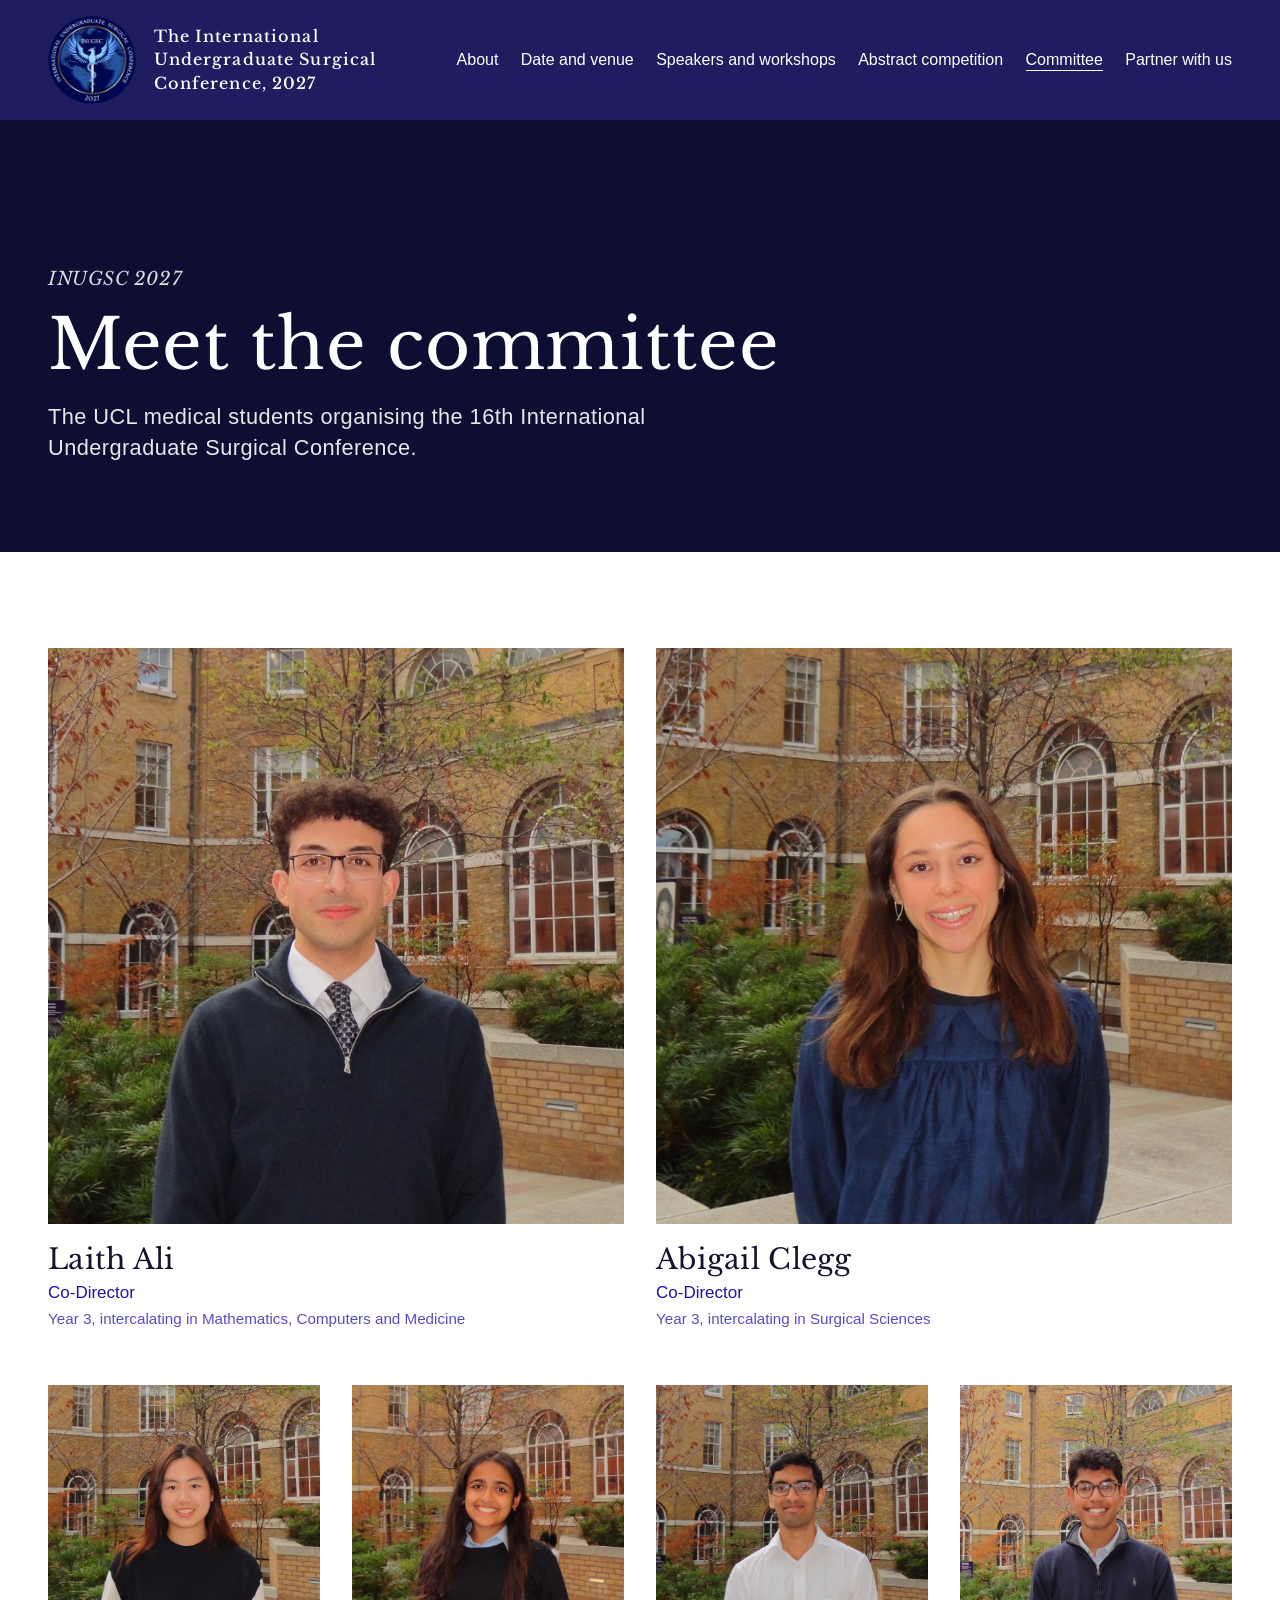
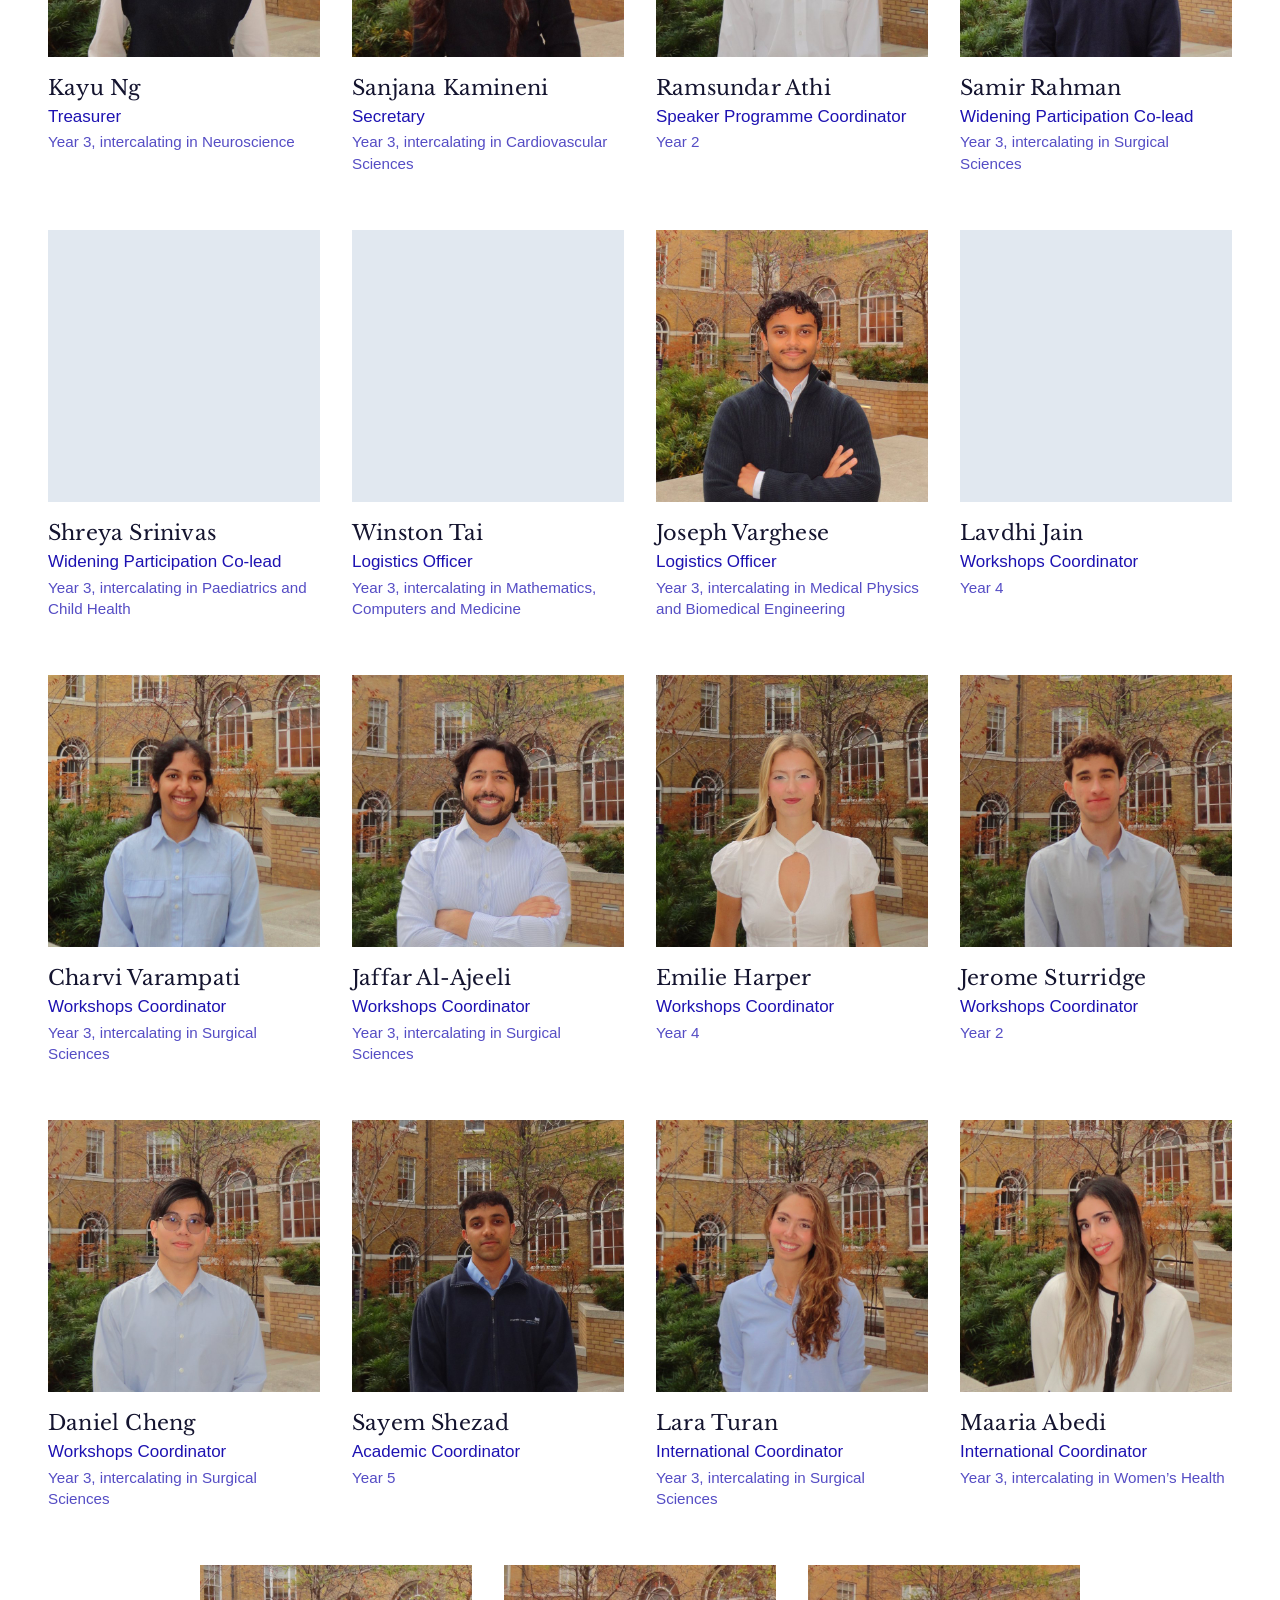
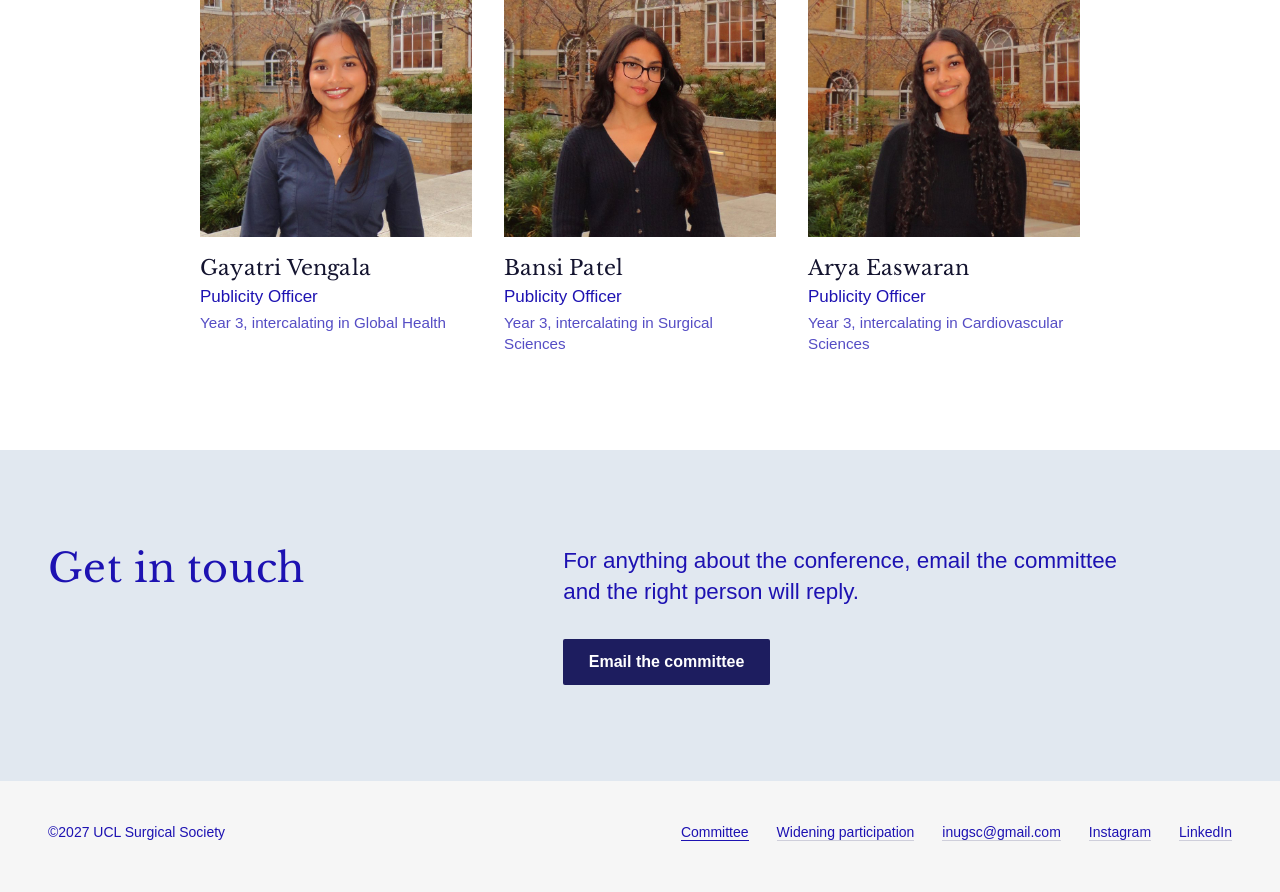
==== commit 01070cce: "Fly-in: pause on the globe so the heading can be read On phones the heading sits at the top of the s" ====
--- a/committee/index.html
+++ b/committee/index.html
@@ -14,7 +14,7 @@
         <meta property="og:image" content="https://inugsc.org/img/og_inugsc_2027.jpg" />
         <meta name="twitter:card" content="summary_large_image" />
         <link rel="preload" href="/font/LibreBaskerville-latin-400-normal.woff2" as="font" type="font/woff2" crossorigin />
-        <link rel="stylesheet" href="/site.css?v=e519daa8" />
+        <link rel="stylesheet" href="/site.css?v=9c25fb89" />
     </head>
     <body>
         <a class="skip_link" href="#main">Skip to content</a>
--- a/site.css
+++ b/site.css
@@ -574,11 +574,11 @@
 
 /* With the fly-in, the stage is pinned under the condensed header from the moment it comes
    into view, and the page moves past it: About slides up off it, the camera comes down over
-   170svh of scrolling, and Date and venue slides up over it. The section starts a screen
+   195svh of scrolling, and Date and venue slides up over it. The section starts a screen
    early, under About, so the stage never moves, and neither do Google's attribution or the
    heading, which therefore never cross each other. */
 .flyin_on .flyin {
-    height: calc(3 * (100svh - var(--header-compact)) + 170svh);
+    height: calc(3 * (100svh - var(--header-compact)) + 195svh);
     min-height: 0;
     margin-top: calc(var(--header-compact) - 100svh);
     overflow: clip;
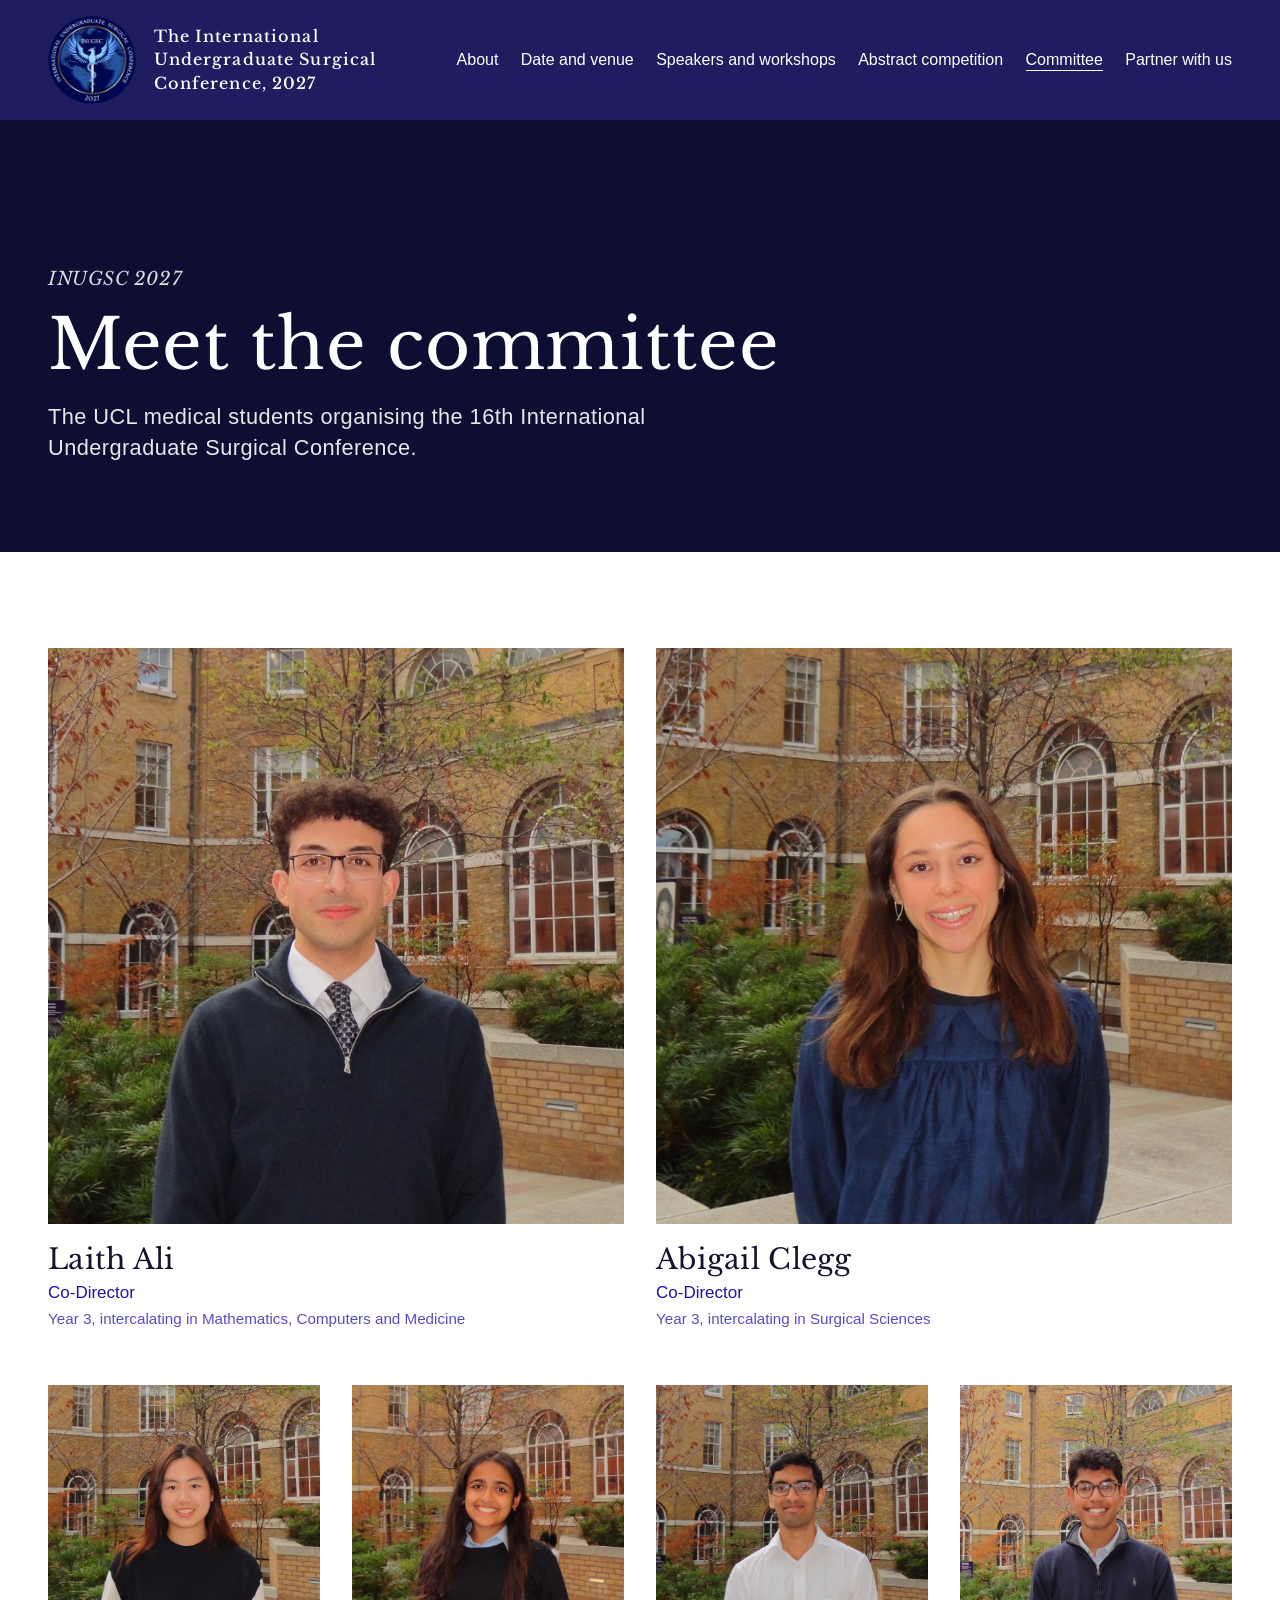
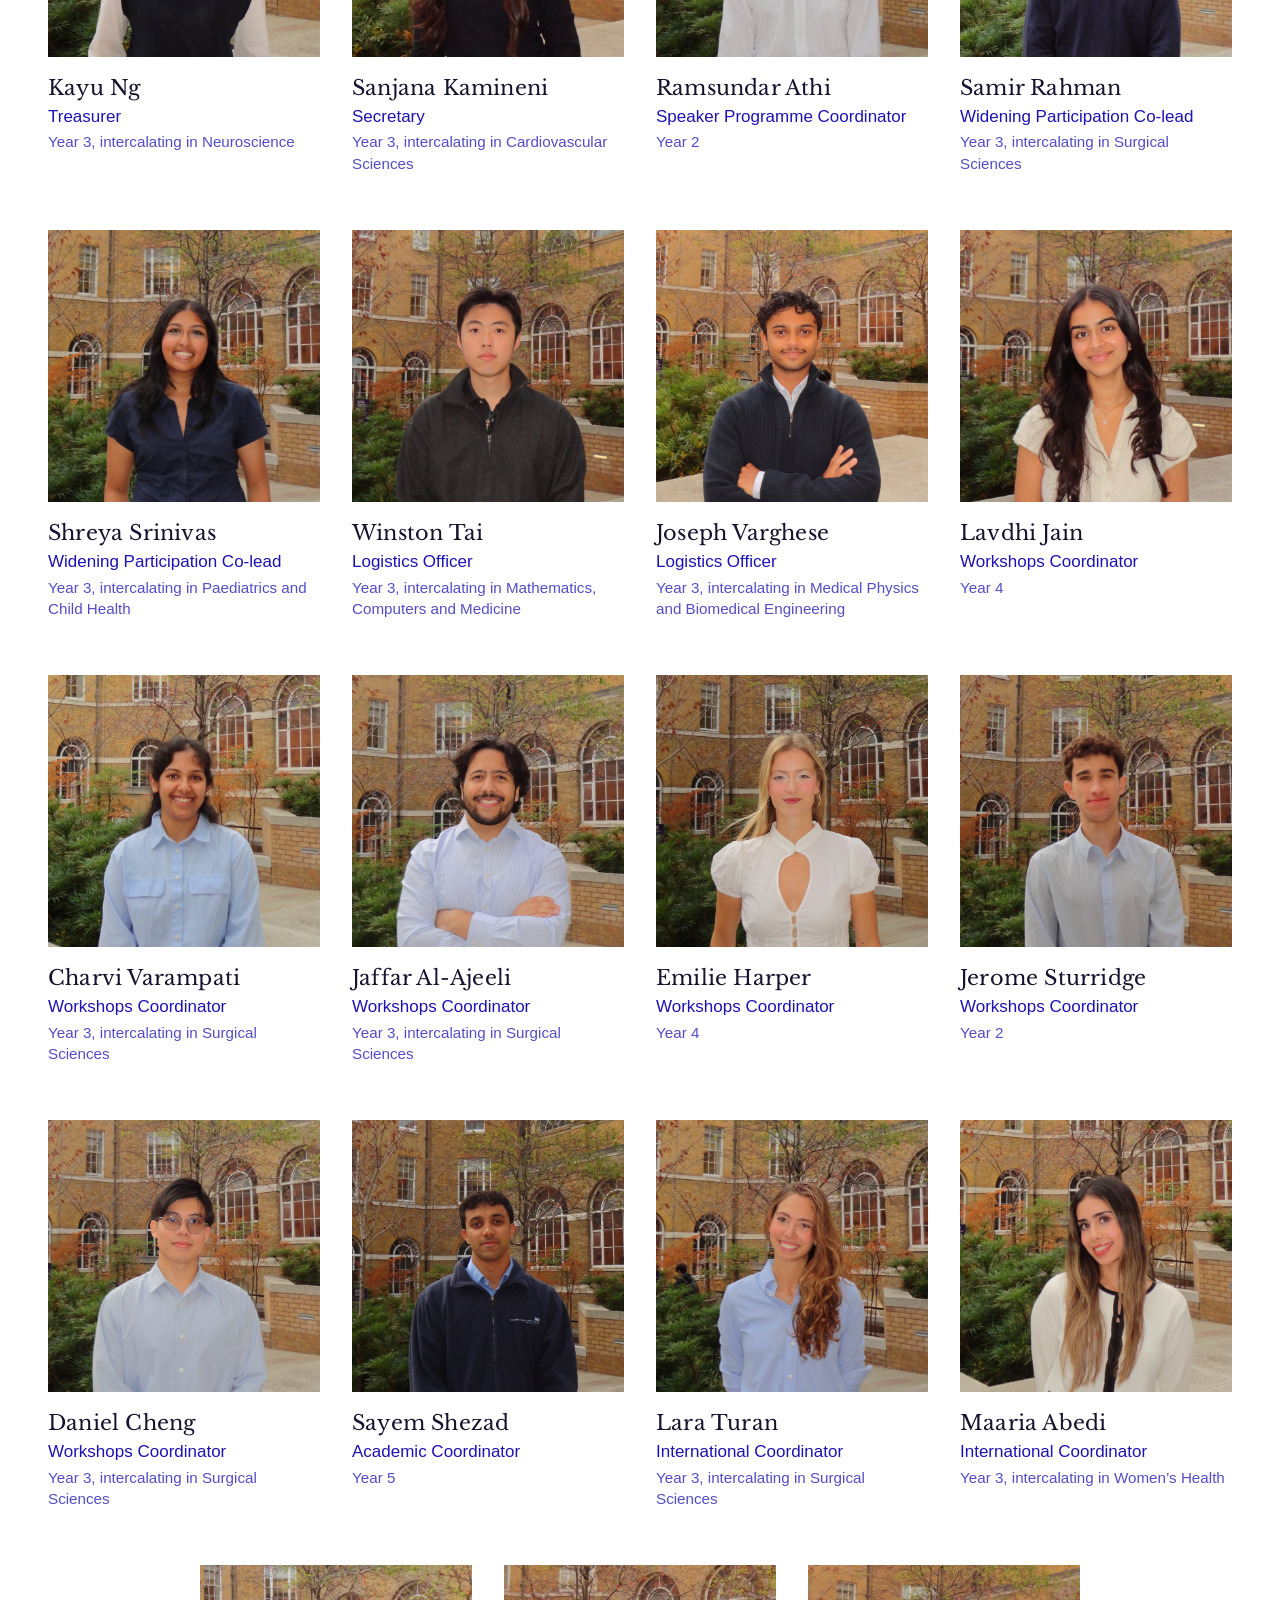
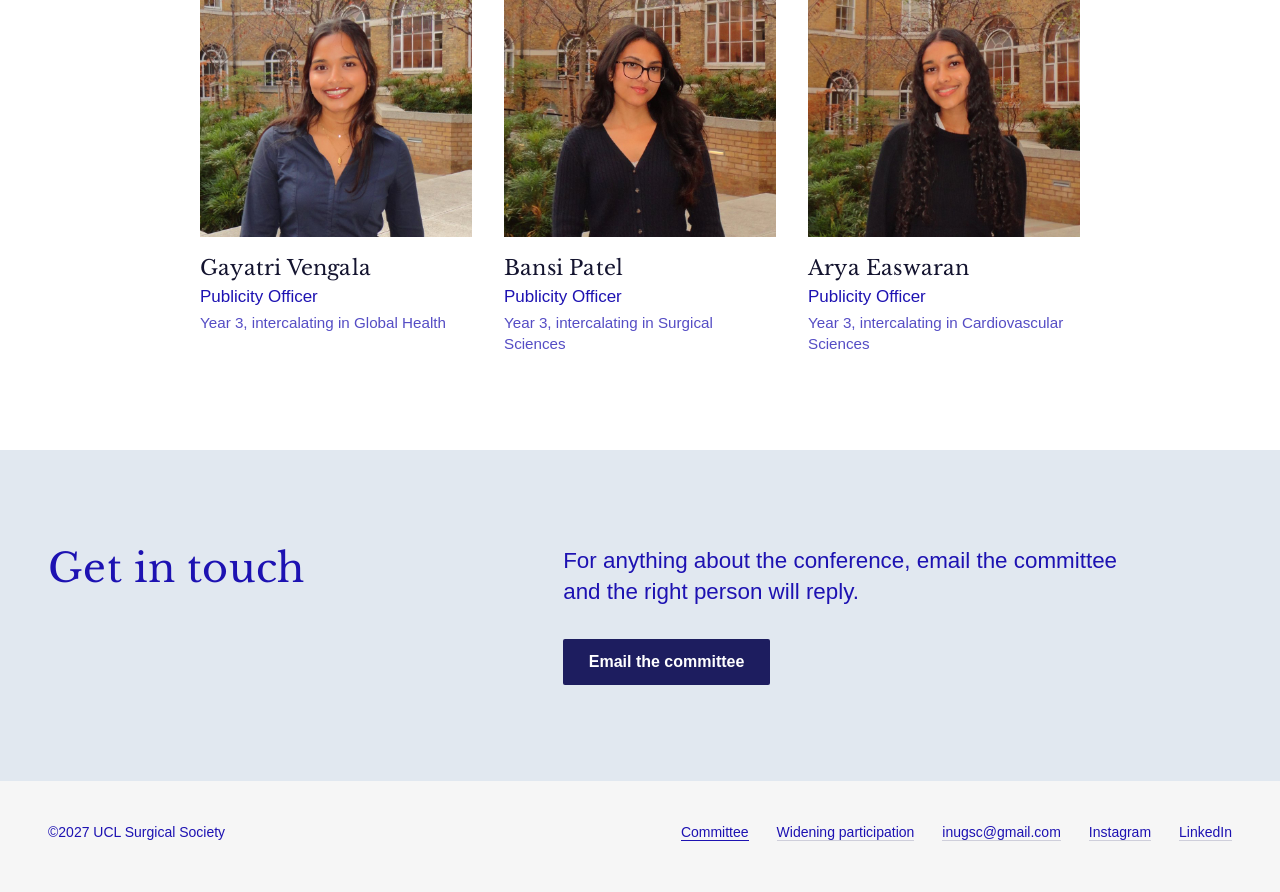
==== commit 524ff88a: "Fly-in: play the flight as a video once the venue is on screen Scrubbing 146 stills with the scroll " ====
--- a/committee/index.html
+++ b/committee/index.html
@@ -14,7 +14,7 @@
         <meta property="og:image" content="https://inugsc.org/img/og_inugsc_2027.jpg" />
         <meta name="twitter:card" content="summary_large_image" />
         <link rel="preload" href="/font/LibreBaskerville-latin-400-normal.woff2" as="font" type="font/woff2" crossorigin />
-        <link rel="stylesheet" href="/site.css?v=9c25fb89" />
+        <link rel="stylesheet" href="/site.css?v=74c0daf6" />
     </head>
     <body>
         <a class="skip_link" href="#main">Skip to content</a>
--- a/site.css
+++ b/site.css
@@ -504,8 +504,8 @@
     }
 }
 
-/* A shade behind the text, in the scrim's colour over the still of UCL East. Once the flight
-   is drawn it is a softer black that fades with the text (flyin.js sets --flyin-shown). It
+/* A shade behind the text, in the scrim's colour over the still of UCL East. Once the video
+   has taken over it is a softer black, which fades with the text when the flight begins. It
    stops short of the attribution in the bottom right. */
 .flyin_media::after {
     content: "";
@@ -516,7 +516,7 @@
 
 .flyin_drawn .flyin_media::after {
     background: linear-gradient(90deg, rgba(0, 0, 0, 0.62), rgba(0, 0, 0, 0) min(36rem, 52%));
-    opacity: var(--flyin-shown, 1);
+    transition: opacity 0.9s ease;
 }
 
 /* On wide screens the text is a column at the left, beside the globe */
@@ -559,12 +559,14 @@
     }
 }
 
-.flyin_canvas {
+/* flyin.js sizes and places the video like the poster, keeping the attribution on the stage */
+.flyin_video {
     position: absolute;
-    inset: 0;
+    top: 0;
+    left: 0;
     display: block;
-    width: 100%;
-    height: 100%;
+    max-width: none;
+    background: #000;
     visibility: hidden;
 }
 
@@ -573,12 +575,12 @@
 }
 
 /* With the fly-in, the stage is pinned under the condensed header from the moment it comes
-   into view, and the page moves past it: About slides up off it, the camera comes down over
-   195svh of scrolling, and Date and venue slides up over it. The section starts a screen
-   early, under About, so the stage never moves, and neither do Google's attribution or the
-   heading, which therefore never cross each other. */
+   into view, and the page moves past it: About slides up off it, the flight plays while the
+   stage stays for another 100svh of scrolling, and Date and venue slides up over it. The
+   section starts a screen early, under About, so the stage never moves, and neither do
+   Google's attribution or the heading, which therefore never cross each other. */
 .flyin_on .flyin {
-    height: calc(3 * (100svh - var(--header-compact)) + 195svh);
+    height: calc(3 * (100svh - var(--header-compact)) + 100svh);
     min-height: 0;
     margin-top: calc(var(--header-compact) - 100svh);
     overflow: clip;
@@ -602,16 +604,32 @@
     overflow: hidden;
 }
 
+/* As the flight begins, the heading lifts away and the shade goes with it */
 .flyin_on .flyin_content {
-    will-change: opacity, transform;
-}
-
-.flyin_drawn .flyin_canvas {
+    transition: opacity 0.9s ease, transform 0.9s ease, visibility 0s;
+}
+
+.flyin_playing .flyin_content {
+    opacity: 0;
+    transform: translateY(-3rem);
+    visibility: hidden;
+    transition: opacity 0.9s ease, transform 0.9s ease, visibility 0s linear 0.9s;
+}
+
+.flyin_playing .flyin_media::after {
+    opacity: 0;
+}
+
+.flyin_drawn .flyin_video {
     visibility: visible;
 }
 
 .flyin_drawn .flyin_poster {
-    visibility: hidden;                 /* the canvas has taken over */
+    visibility: hidden;                 /* the video has taken over */
+}
+
+.flyin_label {
+    transition: opacity 0.6s ease;
 }
 
 .flyin_on .flyin_labels {
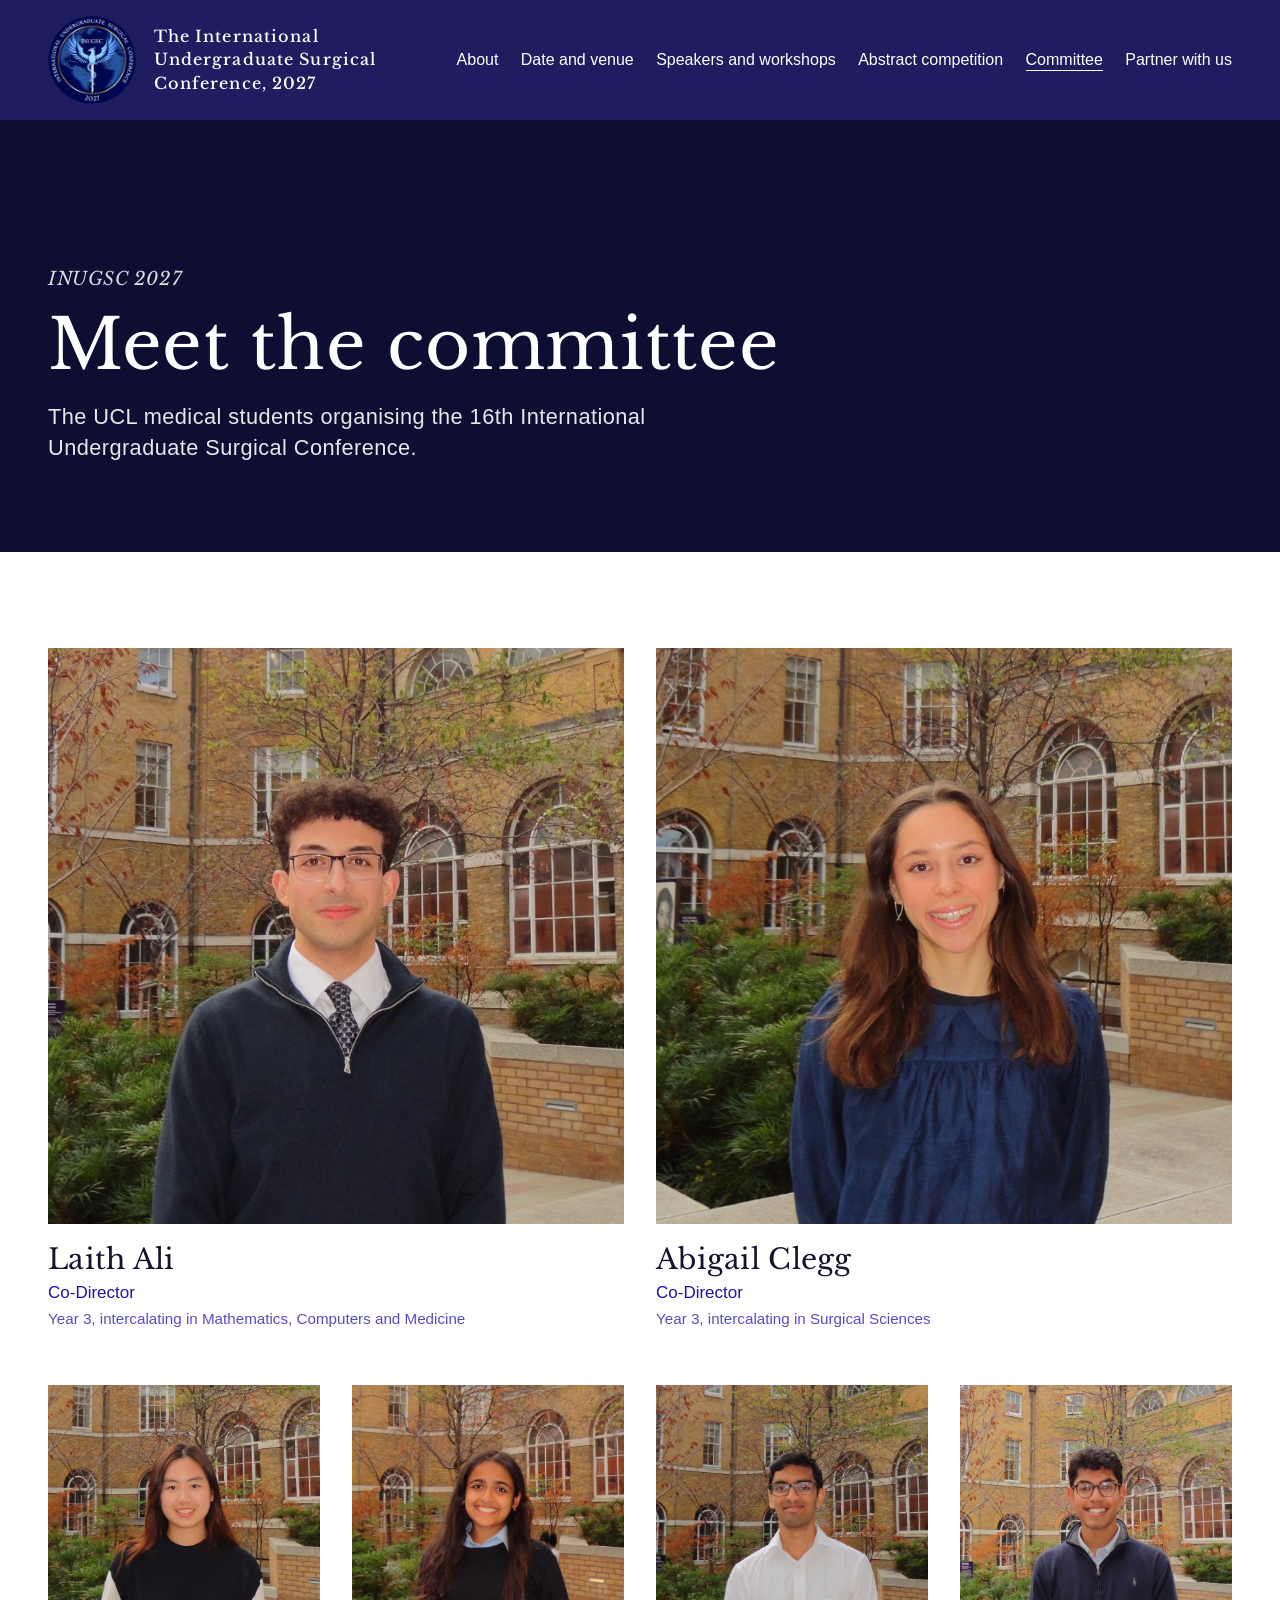
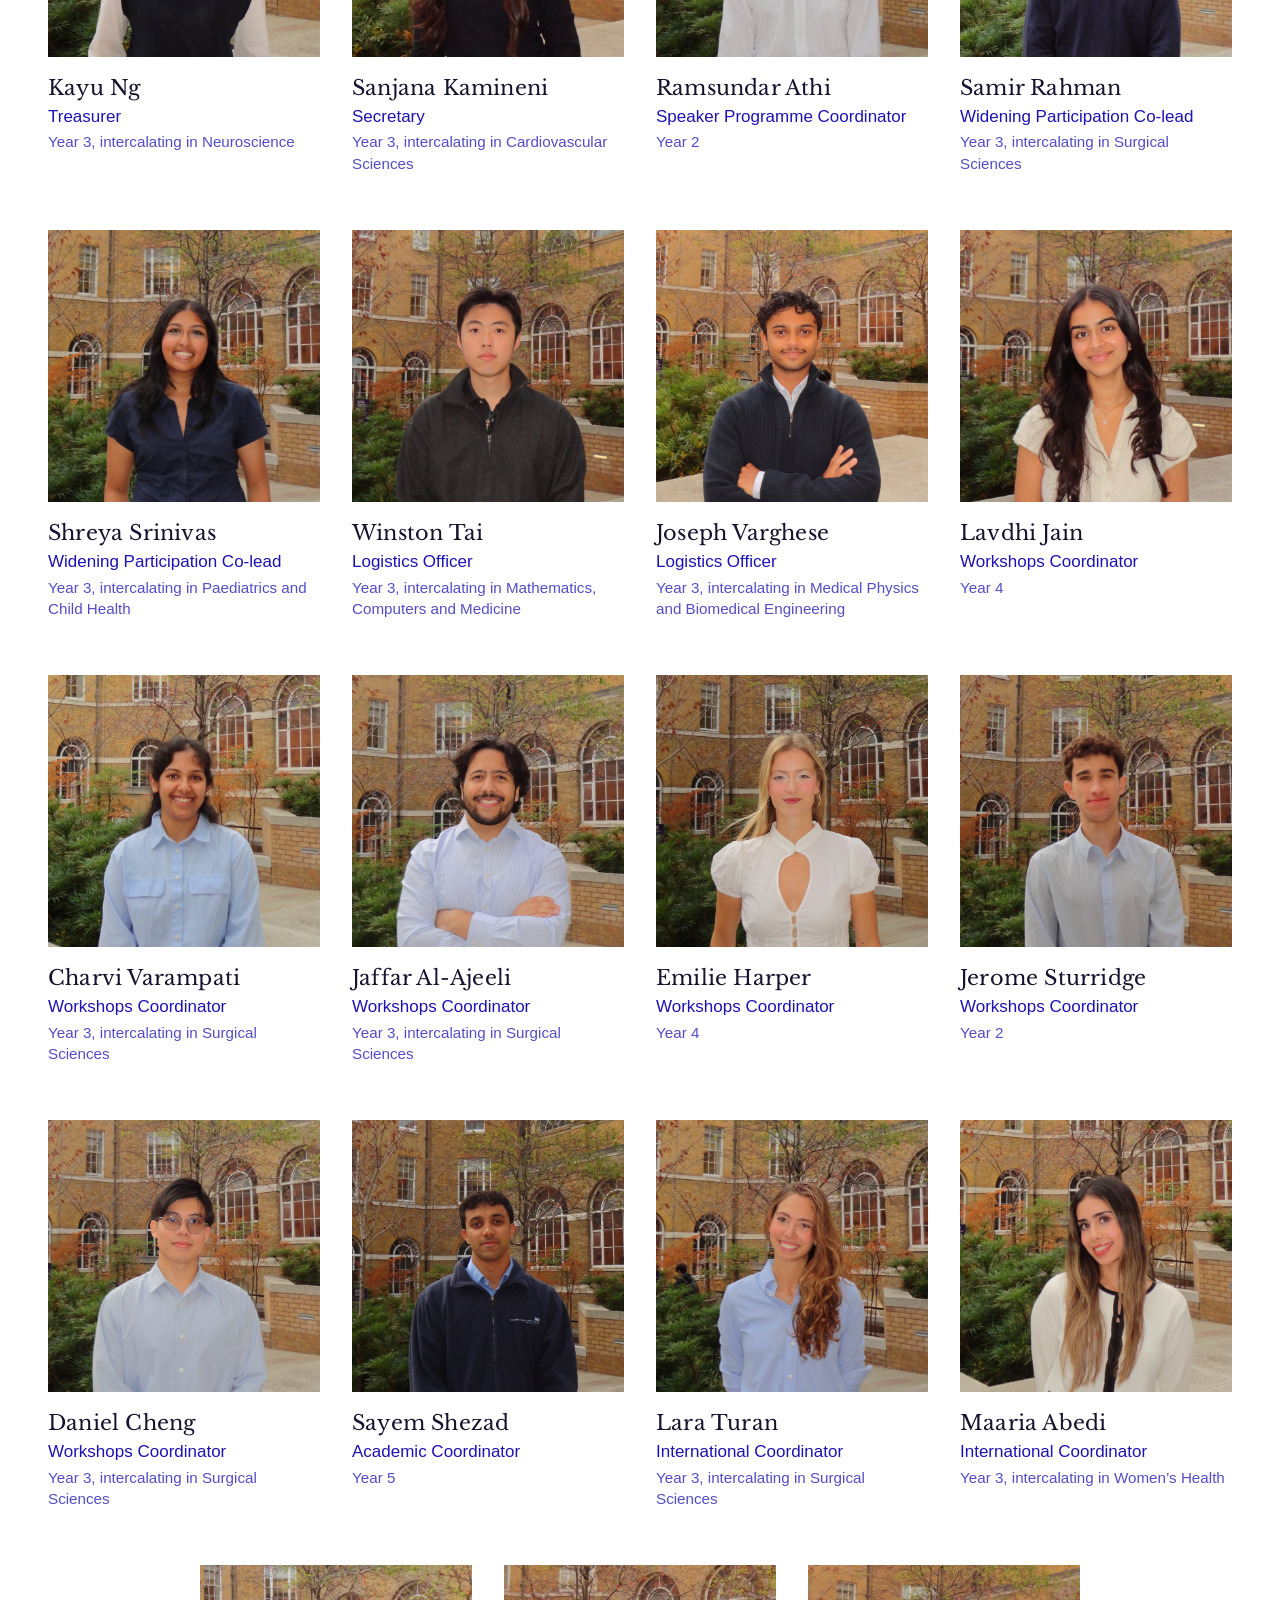
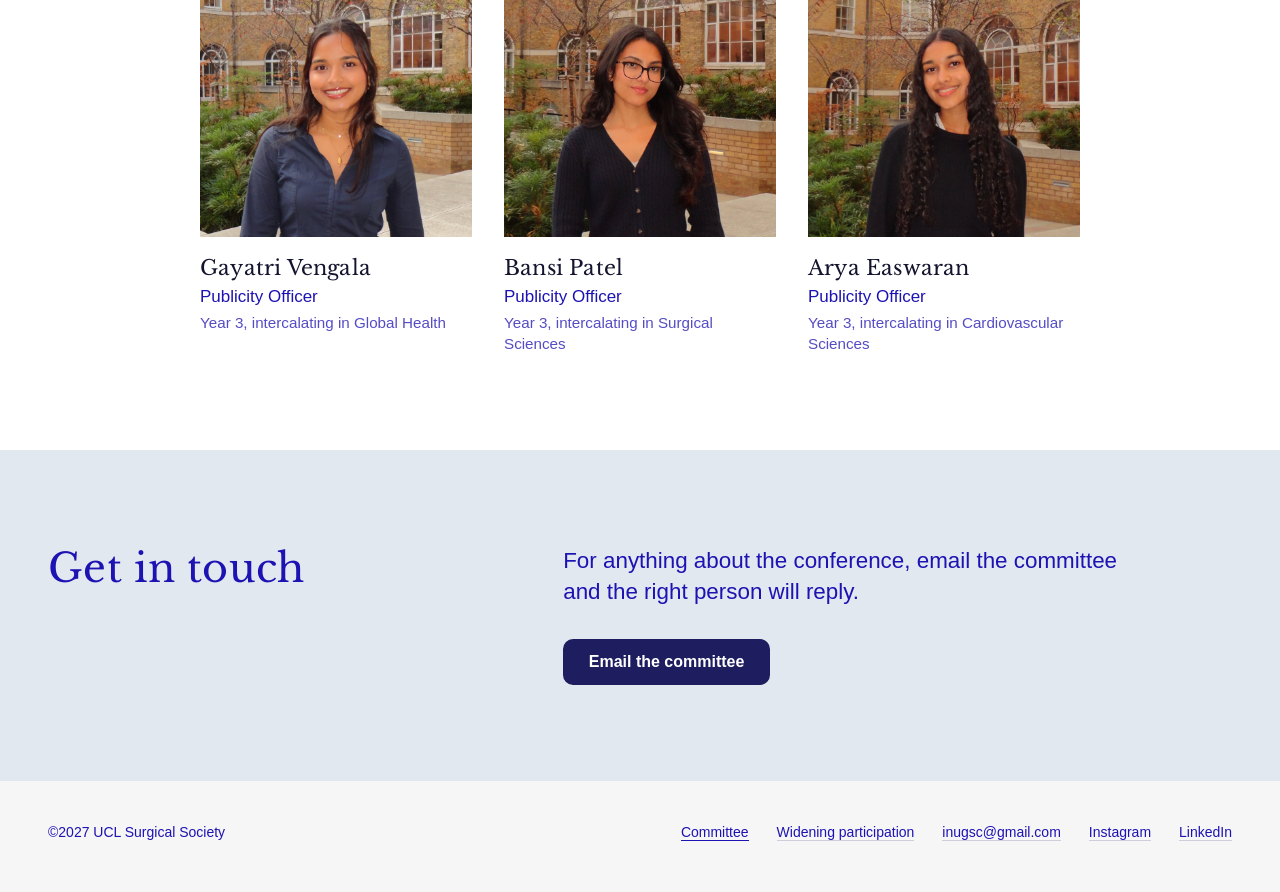
==== commit ed904fbb: "Abstract competition: open submissions until 8 December - Abstract section: deadline, what to submit" ====
--- a/committee/index.html
+++ b/committee/index.html
@@ -14,7 +14,7 @@
         <meta property="og:image" content="https://inugsc.org/img/og_inugsc_2027.jpg" />
         <meta name="twitter:card" content="summary_large_image" />
         <link rel="preload" href="/font/LibreBaskerville-latin-400-normal.woff2" as="font" type="font/woff2" crossorigin />
-        <link rel="stylesheet" href="/site.css?v=74c0daf6" />
+        <link rel="stylesheet" href="/site.css?v=5aab7299" />
     </head>
     <body>
         <a class="skip_link" href="#main">Skip to content</a>
--- a/site.css
+++ b/site.css
@@ -192,7 +192,7 @@
 .button {
     display: inline-block;
     padding: 0.95rem 1.6rem;
-    border-radius: 2px;
+    border-radius: 10px;
     font-family: var(--text);
     font-size: 1rem;
     font-weight: 600;
@@ -451,6 +451,12 @@
     line-height: 1.45;
 }
 
+.first_view_notice {
+    margin: -1.2rem 0 2rem;
+    font-size: 1.05rem;
+    color: var(--accent);
+}
+
 .first_view_actions {
     display: flex;
     flex-wrap: wrap;
@@ -630,6 +636,32 @@
 
 .flyin_label {
     transition: opacity 0.6s ease;
+}
+
+/* While the flight holds the page, a fling on a touch screen is stopped (see flyin.js) */
+@media (pointer: coarse) {
+    .flyin_hold {
+        overflow: hidden;
+    }
+}
+
+/* Shown if a visitor tries to scroll on while the flight holds the page */
+.flyin_hint {
+    position: absolute;
+    top: 1.4rem;
+    left: var(--gutter);
+    z-index: 2;
+    margin: 0;
+    color: #fff;
+    font-size: 0.9rem;
+    text-shadow: 0 0 2px rgba(0, 0, 0, 0.55), 0 1px 14px rgba(0, 0, 0, 0.6);
+    opacity: 0;
+    pointer-events: none;
+    transition: opacity 0.4s ease;
+}
+
+.flyin_hinted .flyin_hint {
+    opacity: 0.85;
 }
 
 .flyin_on .flyin_labels {
@@ -776,6 +808,51 @@
 
 .panel_link {
     margin-top: 2rem;
+}
+
+/* ---------- Abstract competition: the details under the submit button ---------- */
+
+.abstract_details {
+    margin: 2.2rem 0 0;
+    padding: 0.4rem 1.4rem;
+    border-radius: 12px;
+    background: rgba(255, 255, 255, 0.07);
+}
+
+.abstract_details > div {
+    display: grid;
+    grid-template-columns: 8.5rem 1fr;
+    gap: 0 1.2rem;
+    padding: 1rem 0;
+}
+
+.abstract_details > div + div {
+    border-top: 1px solid var(--hairline-dark);
+}
+
+.abstract_details dt {
+    font-size: 0.875rem;
+    font-weight: 600;
+    color: var(--on-dark-muted);
+}
+
+.abstract_details dd {
+    margin: 0;
+    font-size: 0.975rem;
+    line-height: 1.5;
+}
+
+.abstract_details .text_link {
+    display: inline-block;
+    margin-top: 0.35rem;
+    white-space: nowrap;
+}
+
+@media (max-width: 600px) {
+    .abstract_details > div {
+        grid-template-columns: 1fr;
+        gap: 0.3rem;
+    }
 }
 
 /* ---------- Date and venue ---------- */
@@ -2018,29 +2095,49 @@
     clip-path: circle(48.5%);
 }
 
-/* 2027: the committee who are organising it */
-.story_mosaic {
-    position: absolute;
-    inset: 0;
+/* 2027: the committee who are organising it, in a grid around a square holding the seal and
+   the caption. The seams are a solid colour, so the panel underneath never shows through. */
+.story_on .story_panel_mosaic {
     display: grid;
-    grid-template-columns: repeat(5, 1fr);
-    grid-template-rows: repeat(5, 1fr);
+    grid-template-columns: repeat(5, minmax(0, 1fr));
+    grid-template-rows: repeat(5, minmax(0, 1fr));
     gap: 2px;
-}
-
-.story_mosaic img {
+    background: var(--deep-navy);
+}
+
+/* Every portrait is cropped with the face the same size and its centre here
+   (src/story/committee_crops.py), so the faces line up in tiles of any shape */
+.story_panel_mosaic img {
     width: 100%;
     height: 100%;
     min-height: 0;
     object-fit: cover;
-}
-
-.story_mosaic .story_mosaic_seal {
+    object-position: 50% 42%;
+}
+
+.story_panel_mosaic .story_mosaic_seal,
+.story_panel_mosaic figcaption {
     grid-column: 1 / 3;
     grid-row: 1 / 3;
-    padding: 14%;
+}
+
+.story_panel_mosaic .story_mosaic_seal {
+    box-sizing: border-box;
+    padding: 13% 24% 25%;
     object-fit: contain;
-    background: var(--deep-navy);
+    background: var(--navy);
+}
+
+.story_panel_mosaic figcaption {
+    position: relative;
+    z-index: 1;
+    inset: auto;
+    align-self: end;
+    justify-self: center;
+    margin: 0 0.75rem 9%;
+    padding: 0;
+    text-align: center;
+    background: none;
 }
 
 .story_panels {
@@ -2088,6 +2185,28 @@
         left: 0.75rem;
         bottom: 0.75rem;
         font-size: 0.78rem;
+    }
+
+    /* The panel is a short strip here: the committee in three rows of seven, with the caption
+       in a band beneath them instead of the seal */
+    .story_on .story_panel_mosaic {
+        grid-template-columns: repeat(7, minmax(0, 1fr));
+        grid-template-rows: repeat(3, minmax(0, 1fr)) auto;
+    }
+
+    .story_panel_mosaic .story_mosaic_seal {
+        display: none;
+    }
+
+    .story_panel_mosaic figcaption {
+        inset: auto;
+        grid-column: 1 / -1;
+        grid-row: 4;
+        align-self: stretch;
+        justify-self: stretch;
+        margin: 0;
+        padding: 0.4rem 0.75rem;
+        text-align: left;
     }
 
     .story_on .story_text {
